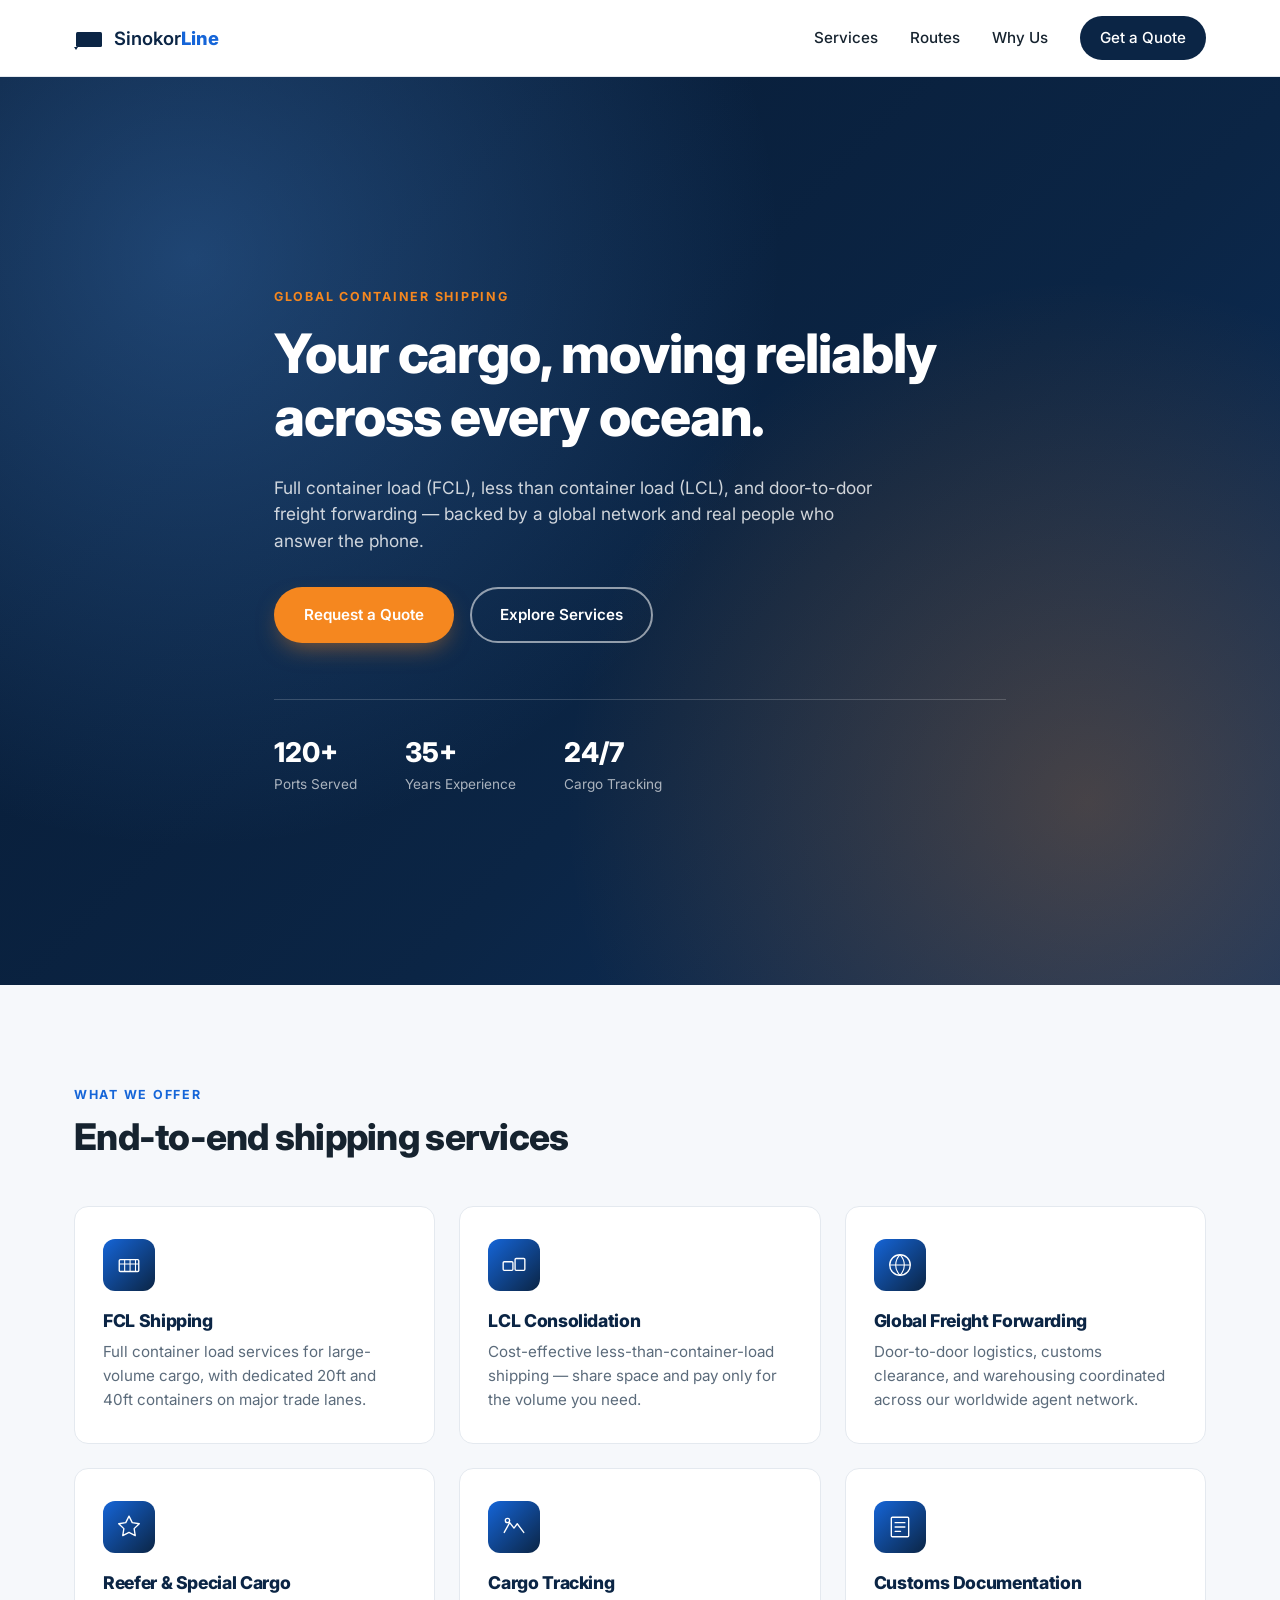
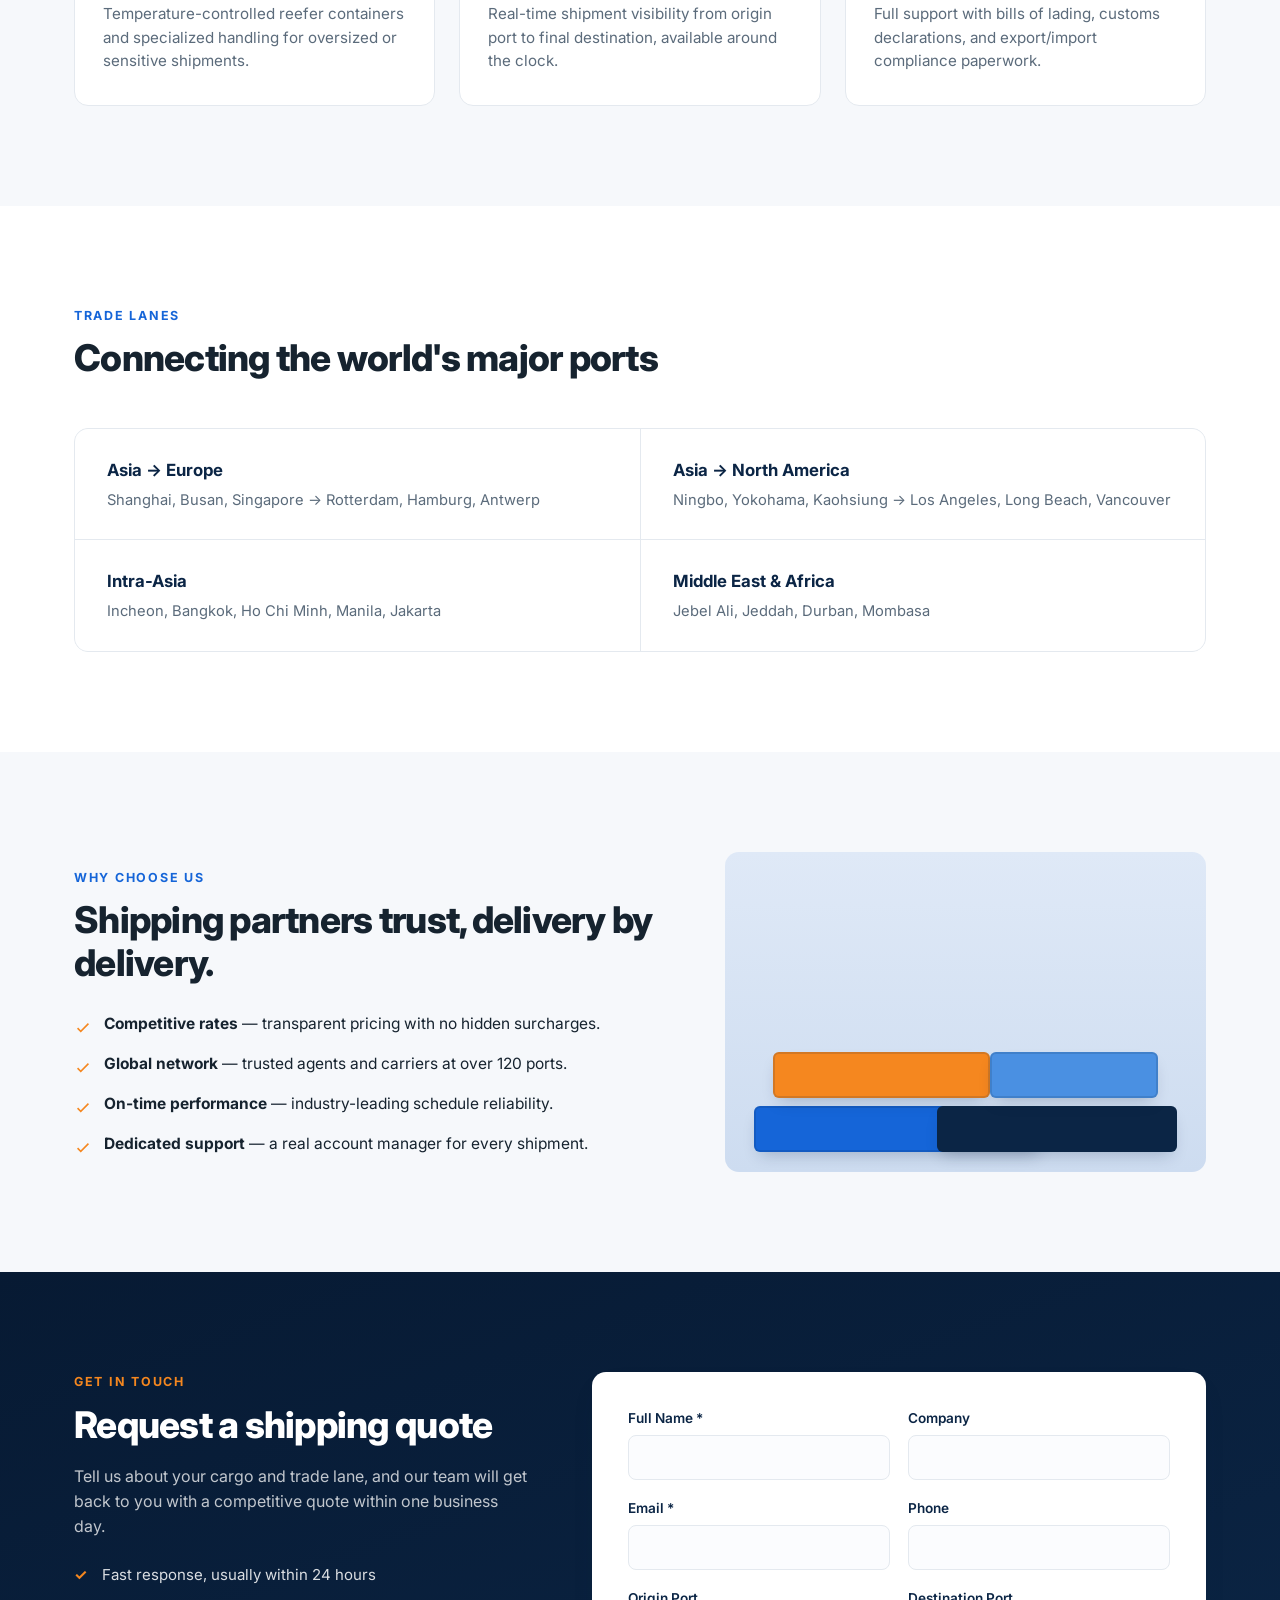
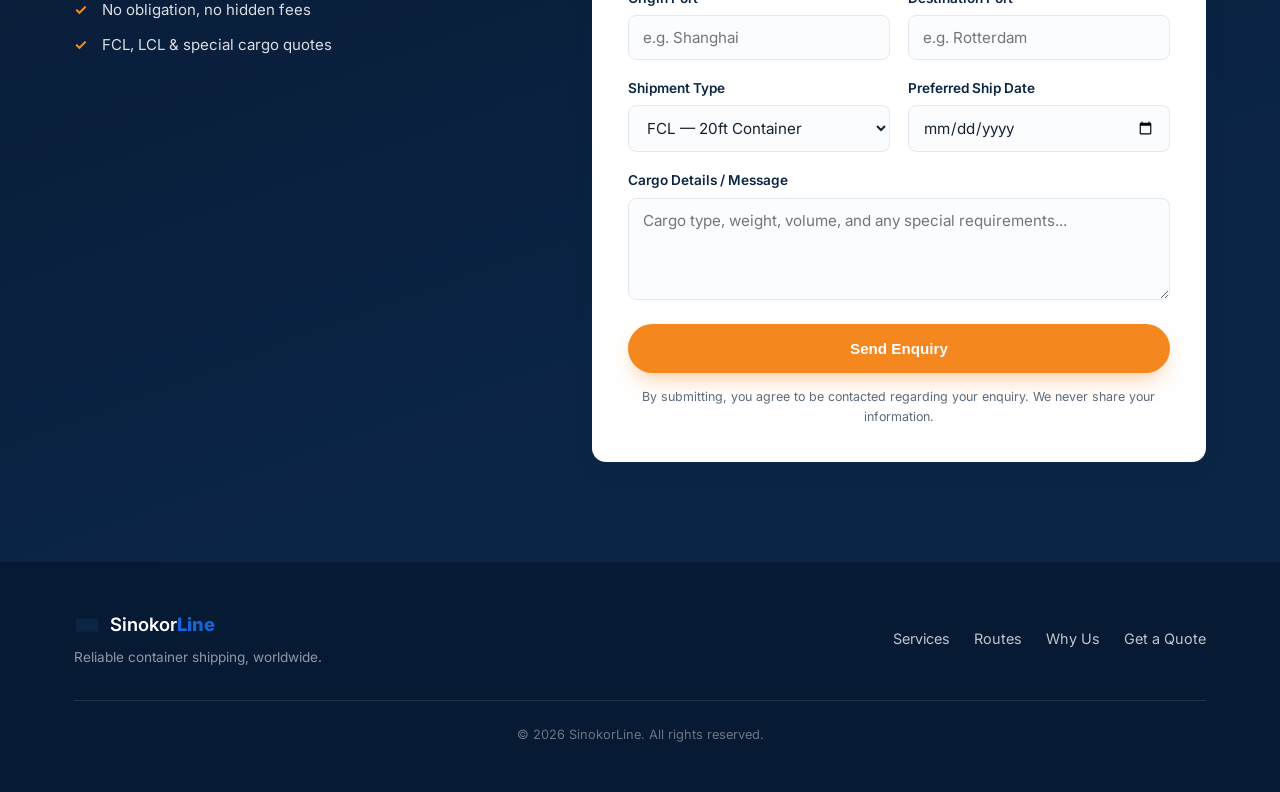
==== index.html @ 00b67942 "Initial commit: container shipping one-page site" ====
<!DOCTYPE html>
<html lang="en">
<head>
<meta charset="UTF-8">
<meta name="viewport" content="width=device-width, initial-scale=1.0">
<title>Sinokor Container Shipping | Global Freight Solutions</title>
<meta name="description" content="Reliable container shipping and freight forwarding services. Get a fast quote for your next shipment.">
<link rel="preconnect" href="https://fonts.googleapis.com">
<link rel="preconnect" href="https://fonts.gstatic.com" crossorigin>
<link href="https://fonts.googleapis.com/css2?family=Inter:wght@400;500;600;700;800&display=swap" rel="stylesheet">
<link rel="stylesheet" href="style.css">
</head>
<body>

<header class="site-header" id="top">
  <div class="container header-inner">
    <a href="#top" class="logo">
      <span class="logo-mark" aria-hidden="true">
        <svg width="30" height="30" viewBox="0 0 30 30" fill="none" xmlns="http://www.w3.org/2000/svg">
          <rect x="2" y="9" width="26" height="15" rx="1.5" fill="currentColor"/>
          <rect x="6" y="12" width="4" height="4" fill="#0B2545"/>
          <rect x="13" y="12" width="4" height="4" fill="#0B2545"/>
          <rect x="20" y="12" width="4" height="4" fill="#0B2545"/>
          <path d="M0 24L4 24L2 27L0 24Z" fill="currentColor"/>
        </svg>
      </span>
      <span>Sinokor<strong>Line</strong></span>
    </a>
    <nav class="nav" id="nav">
      <a href="#services">Services</a>
      <a href="#routes">Routes</a>
      <a href="#why">Why Us</a>
      <a href="#enquiry" class="nav-cta">Get a Quote</a>
    </nav>
    <button class="nav-toggle" id="navToggle" aria-label="Toggle menu" aria-expanded="false">
      <span></span><span></span><span></span>
    </button>
  </div>
</header>

<main>

  <section class="hero">
    <div class="hero-bg" aria-hidden="true"></div>
    <div class="container hero-inner">
      <p class="eyebrow">Global Container Shipping</p>
      <h1>Your cargo, moving reliably across every ocean.</h1>
      <p class="hero-sub">Full container load (FCL), less than container load (LCL), and door-to-door freight forwarding &mdash; backed by a global network and real people who answer the phone.</p>
      <div class="hero-actions">
        <a href="#enquiry" class="btn btn-primary">Request a Quote</a>
        <a href="#services" class="btn btn-ghost">Explore Services</a>
      </div>
      <dl class="hero-stats">
        <div><dt>120+</dt><dd>Ports Served</dd></div>
        <div><dt>35+</dt><dd>Years Experience</dd></div>
        <div><dt>24/7</dt><dd>Cargo Tracking</dd></div>
      </dl>
    </div>
  </section>

  <section class="services" id="services">
    <div class="container">
      <p class="section-eyebrow">What We Offer</p>
      <h2>End-to-end shipping services</h2>
      <div class="grid grid-3">
        <div class="card">
          <div class="card-icon" aria-hidden="true">
            <svg viewBox="0 0 48 48" fill="none"><rect x="6" y="14" width="36" height="22" rx="2" stroke="currentColor" stroke-width="2.5"/><path d="M6 22h36M16 14v22M26 14v22M36 14v22" stroke="currentColor" stroke-width="2"/></svg>
          </div>
          <h3>FCL Shipping</h3>
          <p>Full container load services for large-volume cargo, with dedicated 20ft and 40ft containers on major trade lanes.</p>
        </div>
        <div class="card">
          <div class="card-icon" aria-hidden="true">
            <svg viewBox="0 0 48 48" fill="none"><rect x="4" y="18" width="18" height="16" rx="2" stroke="currentColor" stroke-width="2.5"/><rect x="26" y="12" width="18" height="22" rx="2" stroke="currentColor" stroke-width="2.5"/></svg>
          </div>
          <h3>LCL Consolidation</h3>
          <p>Cost-effective less-than-container-load shipping &mdash; share space and pay only for the volume you need.</p>
        </div>
        <div class="card">
          <div class="card-icon" aria-hidden="true">
            <svg viewBox="0 0 48 48" fill="none"><circle cx="24" cy="24" r="19" stroke="currentColor" stroke-width="2.5"/><path d="M5 24h38M24 5c5 5.5 8 12 8 19s-3 13.5-8 19c-5-5.5-8-12-8-19s3-13.5 8-19z" stroke="currentColor" stroke-width="2"/></svg>
          </div>
          <h3>Global Freight Forwarding</h3>
          <p>Door-to-door logistics, customs clearance, and warehousing coordinated across our worldwide agent network.</p>
        </div>
        <div class="card">
          <div class="card-icon" aria-hidden="true">
            <svg viewBox="0 0 48 48" fill="none"><path d="M24 4l6 12 13 2-9.5 9 2 13L24 34l-11.5 6 2-13-9.5-9 13-2 6-12z" stroke="currentColor" stroke-width="2.5" stroke-linejoin="round"/></svg>
          </div>
          <h3>Reefer &amp; Special Cargo</h3>
          <p>Temperature-controlled reefer containers and specialized handling for oversized or sensitive shipments.</p>
        </div>
        <div class="card">
          <div class="card-icon" aria-hidden="true">
            <svg viewBox="0 0 48 48" fill="none"><path d="M6 34l10-18 8 10 6-8 12 16" stroke="currentColor" stroke-width="2.5" stroke-linecap="round" stroke-linejoin="round"/><circle cx="12" cy="12" r="4" stroke="currentColor" stroke-width="2.5"/></svg>
          </div>
          <h3>Cargo Tracking</h3>
          <p>Real-time shipment visibility from origin port to final destination, available around the clock.</p>
        </div>
        <div class="card">
          <div class="card-icon" aria-hidden="true">
            <svg viewBox="0 0 48 48" fill="none"><rect x="8" y="6" width="32" height="36" rx="2" stroke="currentColor" stroke-width="2.5"/><path d="M15 16h18M15 24h18M15 32h10" stroke="currentColor" stroke-width="2.5" stroke-linecap="round"/></svg>
          </div>
          <h3>Customs Documentation</h3>
          <p>Full support with bills of lading, customs declarations, and export/import compliance paperwork.</p>
        </div>
      </div>
    </div>
  </section>

  <section class="routes" id="routes">
    <div class="container">
      <p class="section-eyebrow">Trade Lanes</p>
      <h2>Connecting the world's major ports</h2>
      <div class="routes-grid">
        <div class="route-item">
          <span class="route-region">Asia &rarr; Europe</span>
          <span class="route-detail">Shanghai, Busan, Singapore &rarr; Rotterdam, Hamburg, Antwerp</span>
        </div>
        <div class="route-item">
          <span class="route-region">Asia &rarr; North America</span>
          <span class="route-detail">Ningbo, Yokohama, Kaohsiung &rarr; Los Angeles, Long Beach, Vancouver</span>
        </div>
        <div class="route-item">
          <span class="route-region">Intra-Asia</span>
          <span class="route-detail">Incheon, Bangkok, Ho Chi Minh, Manila, Jakarta</span>
        </div>
        <div class="route-item">
          <span class="route-region">Middle East &amp; Africa</span>
          <span class="route-detail">Jebel Ali, Jeddah, Durban, Mombasa</span>
        </div>
      </div>
    </div>
  </section>

  <section class="why" id="why">
    <div class="container why-inner">
      <div class="why-copy">
        <p class="section-eyebrow">Why Choose Us</p>
        <h2>Shipping partners trust, delivery by delivery.</h2>
        <ul class="why-list">
          <li><strong>Competitive rates</strong> &mdash; transparent pricing with no hidden surcharges.</li>
          <li><strong>Global network</strong> &mdash; trusted agents and carriers at over 120 ports.</li>
          <li><strong>On-time performance</strong> &mdash; industry-leading schedule reliability.</li>
          <li><strong>Dedicated support</strong> &mdash; a real account manager for every shipment.</li>
        </ul>
      </div>
      <div class="why-visual" aria-hidden="true">
        <div class="stack-container c1"></div>
        <div class="stack-container c2"></div>
        <div class="stack-container c3"></div>
        <div class="stack-container c4"></div>
      </div>
    </div>
  </section>

  <section class="enquiry" id="enquiry">
    <div class="container enquiry-inner">
      <div class="enquiry-intro">
        <p class="section-eyebrow light">Get In Touch</p>
        <h2>Request a shipping quote</h2>
        <p>Tell us about your cargo and trade lane, and our team will get back to you with a competitive quote within one business day.</p>
        <ul class="enquiry-points">
          <li>Fast response, usually within 24 hours</li>
          <li>No obligation, no hidden fees</li>
          <li>FCL, LCL &amp; special cargo quotes</li>
        </ul>
      </div>

      <form id="enquiryForm" class="enquiry-form" action="https://formsubmit.co/your-email@example.com" method="POST">
        <!-- FormSubmit configuration -->
        <input type="hidden" name="_subject" value="New Container Shipping Enquiry">
        <input type="hidden" name="_template" value="table">
        <input type="hidden" name="_captcha" value="false">
        <input type="text" name="_honey" style="display:none" tabindex="-1" autocomplete="off">

        <div id="formStatus" class="form-status" role="status" aria-live="polite"></div>

        <div class="form-row">
          <div class="field">
            <label for="name">Full Name *</label>
            <input type="text" id="name" name="Name" required autocomplete="name">
          </div>
          <div class="field">
            <label for="company">Company</label>
            <input type="text" id="company" name="Company" autocomplete="organization">
          </div>
        </div>

        <div class="form-row">
          <div class="field">
            <label for="email">Email *</label>
            <input type="email" id="email" name="Email" required autocomplete="email">
          </div>
          <div class="field">
            <label for="phone">Phone</label>
            <input type="tel" id="phone" name="Phone" autocomplete="tel">
          </div>
        </div>

        <div class="form-row">
          <div class="field">
            <label for="origin">Origin Port</label>
            <input type="text" id="origin" name="Origin Port" placeholder="e.g. Shanghai">
          </div>
          <div class="field">
            <label for="destination">Destination Port</label>
            <input type="text" id="destination" name="Destination Port" placeholder="e.g. Rotterdam">
          </div>
        </div>

        <div class="form-row">
          <div class="field">
            <label for="containerType">Shipment Type</label>
            <select id="containerType" name="Shipment Type">
              <option value="FCL 20ft">FCL &mdash; 20ft Container</option>
              <option value="FCL 40ft">FCL &mdash; 40ft Container</option>
              <option value="LCL">LCL &mdash; Less than Container Load</option>
              <option value="Reefer">Reefer / Temperature Controlled</option>
              <option value="Other">Other / Not Sure</option>
            </select>
          </div>
          <div class="field">
            <label for="date">Preferred Ship Date</label>
            <input type="date" id="date" name="Preferred Ship Date">
          </div>
        </div>

        <div class="field">
          <label for="message">Cargo Details / Message</label>
          <textarea id="message" name="Message" rows="4" placeholder="Cargo type, weight, volume, and any special requirements..."></textarea>
        </div>

        <button type="submit" class="btn btn-primary btn-block" id="submitBtn">Send Enquiry</button>
        <p class="form-note">By submitting, you agree to be contacted regarding your enquiry. We never share your information.</p>
      </form>
    </div>
  </section>

</main>

<footer class="site-footer">
  <div class="container footer-inner">
    <div>
      <a href="#top" class="logo footer-logo">
        <span class="logo-mark" aria-hidden="true">
          <svg width="26" height="26" viewBox="0 0 30 30" fill="none" xmlns="http://www.w3.org/2000/svg">
            <rect x="2" y="9" width="26" height="15" rx="1.5" fill="currentColor"/>
            <rect x="6" y="12" width="4" height="4" fill="#0B2545"/>
            <rect x="13" y="12" width="4" height="4" fill="#0B2545"/>
            <rect x="20" y="12" width="4" height="4" fill="#0B2545"/>
          </svg>
        </span>
        <span>Sinokor<strong>Line</strong></span>
      </a>
      <p class="footer-tag">Reliable container shipping, worldwide.</p>
    </div>
    <div class="footer-links">
      <a href="#services">Services</a>
      <a href="#routes">Routes</a>
      <a href="#why">Why Us</a>
      <a href="#enquiry">Get a Quote</a>
    </div>
    <p class="footer-copy">&copy; <span id="year"></span> SinokorLine. All rights reserved.</p>
  </div>
</footer>

<script src="script.js"></script>
</body>
</html>
---- style.css ----
/* ---------- Tokens ---------- */
:root {
  --navy: #0B2545;
  --navy-deep: #071a33;
  --blue: #1565D8;
  --blue-light: #4A90E2;
  --orange: #F5871F;
  --ink: #16232f;
  --muted: #5b6b7b;
  --line: #e4e9ef;
  --bg: #ffffff;
  --bg-soft: #f6f8fb;
  --white: #ffffff;
  --radius: 14px;
  --shadow: 0 12px 30px -12px rgba(11, 37, 69, 0.18);
  --font: 'Inter', -apple-system, BlinkMacSystemFont, 'Segoe UI', sans-serif;
}

* { box-sizing: border-box; }
html { scroll-behavior: smooth; }
body {
  margin: 0;
  font-family: var(--font);
  color: var(--ink);
  background: var(--bg);
  line-height: 1.55;
  -webkit-font-smoothing: antialiased;
}
img { max-width: 100%; display: block; }
a { color: inherit; text-decoration: none; }
ul { list-style: none; margin: 0; padding: 0; }
h1, h2, h3 { line-height: 1.15; margin: 0 0 .5em; font-weight: 800; letter-spacing: -0.02em; }
p { margin: 0 0 1em; color: var(--muted); }

.container {
  width: 100%;
  max-width: 1180px;
  margin: 0 auto;
  padding: 0 24px;
}

/* ---------- Buttons ---------- */
.btn {
  display: inline-flex;
  align-items: center;
  justify-content: center;
  gap: 8px;
  padding: 14px 28px;
  border-radius: 999px;
  font-weight: 600;
  font-size: 0.95rem;
  border: 2px solid transparent;
  cursor: pointer;
  transition: transform .15s ease, box-shadow .15s ease, background .15s ease, color .15s ease;
}
.btn-primary {
  background: var(--orange);
  color: #fff;
  box-shadow: 0 10px 24px -8px rgba(245, 135, 31, 0.55);
}
.btn-primary:hover { transform: translateY(-2px); box-shadow: 0 14px 28px -8px rgba(245, 135, 31, 0.6); }
.btn-ghost {
  background: transparent;
  border-color: rgba(255,255,255,0.55);
  color: #fff;
}
.btn-ghost:hover { background: rgba(255,255,255,0.12); }
.btn-block { width: 100%; }
.btn:disabled { opacity: 0.6; cursor: not-allowed; transform: none; }

/* ---------- Header ---------- */
.site-header {
  position: sticky;
  top: 0;
  z-index: 100;
  background: rgba(255,255,255,0.92);
  backdrop-filter: blur(10px);
  border-bottom: 1px solid var(--line);
}
.header-inner {
  display: flex;
  align-items: center;
  justify-content: space-between;
  height: 76px;
}
.logo {
  display: flex;
  align-items: center;
  gap: 10px;
  font-size: 1.15rem;
  font-weight: 600;
  color: var(--navy);
}
.logo strong { font-weight: 800; color: var(--blue); }
.logo-mark { color: var(--navy); display: inline-flex; }
.nav { display: flex; align-items: center; gap: 32px; }
.nav a { font-weight: 500; color: var(--ink); font-size: 0.95rem; transition: color .15s ease; }
.nav a:hover { color: var(--blue); }
.nav-cta {
  background: var(--navy);
  color: #fff !important;
  padding: 10px 20px;
  border-radius: 999px;
}
.nav-cta:hover { background: var(--blue); }
.nav-toggle {
  display: none;
  flex-direction: column;
  justify-content: center;
  gap: 5px;
  width: 40px;
  height: 40px;
  border: none;
  background: none;
  cursor: pointer;
}
.nav-toggle span { width: 22px; height: 2px; background: var(--navy); border-radius: 2px; transition: transform .2s ease, opacity .2s ease; }

/* ---------- Hero ---------- */
.hero {
  position: relative;
  overflow: hidden;
  color: #fff;
}
.hero-bg {
  position: absolute;
  inset: 0;
  background:
    radial-gradient(circle at 15% 20%, rgba(74,144,226,0.35), transparent 45%),
    radial-gradient(circle at 85% 80%, rgba(245,135,31,0.25), transparent 40%),
    linear-gradient(135deg, var(--navy-deep), var(--navy) 60%, #0d3161);
  z-index: -1;
}
.hero-inner { padding: 110px 24px 90px; max-width: 780px; }
.eyebrow {
  text-transform: uppercase;
  letter-spacing: 0.14em;
  font-size: 0.78rem;
  font-weight: 700;
  color: var(--orange);
  margin-bottom: 16px;
}
.hero h1 { font-size: clamp(2.1rem, 4.5vw, 3.4rem); color: #fff; }
.hero-sub { color: rgba(255,255,255,0.8); font-size: 1.08rem; max-width: 620px; }
.hero-actions { display: flex; gap: 16px; flex-wrap: wrap; margin: 32px 0 56px; }
.hero-stats {
  display: flex;
  gap: 48px;
  margin: 0;
  padding-top: 32px;
  border-top: 1px solid rgba(255,255,255,0.18);
}
.hero-stats dt { font-size: 1.7rem; font-weight: 800; color: #fff; }
.hero-stats dd { margin: 0; font-size: 0.85rem; color: rgba(255,255,255,0.65); }

/* ---------- Section basics ---------- */
section { padding: 100px 0; }
.section-eyebrow {
  text-transform: uppercase;
  letter-spacing: 0.14em;
  font-size: 0.78rem;
  font-weight: 700;
  color: var(--blue);
  margin-bottom: 12px;
}
.section-eyebrow.light { color: var(--orange); }
.services h2, .why h2, .routes h2, .enquiry h2 { max-width: 640px; font-size: clamp(1.7rem, 3vw, 2.3rem); }

/* ---------- Services ---------- */
.services { background: var(--bg-soft); }
.grid-3 {
  display: grid;
  grid-template-columns: repeat(3, 1fr);
  gap: 24px;
  margin-top: 48px;
}
.card {
  background: #fff;
  border: 1px solid var(--line);
  border-radius: var(--radius);
  padding: 32px 28px;
  transition: transform .2s ease, box-shadow .2s ease;
}
.card:hover { transform: translateY(-4px); box-shadow: var(--shadow); }
.card-icon {
  width: 52px;
  height: 52px;
  border-radius: 12px;
  background: linear-gradient(135deg, var(--blue), var(--navy));
  color: #fff;
  display: flex;
  align-items: center;
  justify-content: center;
  margin-bottom: 20px;
}
.card-icon svg { width: 26px; height: 26px; }
.card h3 { font-size: 1.1rem; color: var(--navy); }
.card p { margin: 0; font-size: 0.95rem; }

/* ---------- Routes ---------- */
.routes-grid {
  display: grid;
  grid-template-columns: repeat(2, 1fr);
  gap: 1px;
  background: var(--line);
  border: 1px solid var(--line);
  border-radius: var(--radius);
  overflow: hidden;
  margin-top: 48px;
}
.route-item {
  background: #fff;
  padding: 28px 32px;
  display: flex;
  flex-direction: column;
  gap: 6px;
}
.route-region { font-weight: 700; color: var(--navy); font-size: 1.05rem; }
.route-detail { color: var(--muted); font-size: 0.92rem; }

/* ---------- Why ---------- */
.why { background: var(--bg-soft); }
.why-inner {
  display: grid;
  grid-template-columns: 1.1fr 0.9fr;
  gap: 64px;
  align-items: center;
}
.why-list { margin-top: 28px; display: flex; flex-direction: column; gap: 16px; }
.why-list li {
  padding-left: 30px;
  position: relative;
  color: var(--ink);
  font-size: 0.97rem;
}
.why-list li::before {
  content: "";
  position: absolute;
  left: 0;
  top: 6px;
  width: 18px;
  height: 18px;
  border-radius: 50%;
  background: var(--orange);
  -webkit-mask: url("data:image/svg+xml,%3Csvg xmlns='http://www.w3.org/2000/svg' viewBox='0 0 24 24'%3E%3Cpath fill='black' d='M9 16.2l-3.5-3.5L4 14.2l5 5 11-11-1.5-1.5z'/%3E%3C/svg%3E") center/contain no-repeat;
  mask: url("data:image/svg+xml,%3Csvg xmlns='http://www.w3.org/2000/svg' viewBox='0 0 24 24'%3E%3Cpath fill='black' d='M9 16.2l-3.5-3.5L4 14.2l5 5 11-11-1.5-1.5z'/%3E%3C/svg%3E") center/contain no-repeat;
}
.why-visual {
  height: 320px;
  position: relative;
  border-radius: var(--radius);
  background: linear-gradient(180deg, #dfe9f7, #cddcf0);
  overflow: hidden;
}
.stack-container {
  position: absolute;
  height: 46px;
  border-radius: 6px;
  box-shadow: inset 0 0 0 2px rgba(11,37,69,0.15), 0 8px 16px -6px rgba(11,37,69,0.25);
}
.c1 { width: 60%; left: 6%; bottom: 20px; background: var(--blue); }
.c2 { width: 45%; left: 10%; bottom: 74px; background: var(--orange); }
.c3 { width: 50%; right: 6%; bottom: 20px; background: var(--navy); }
.c4 { width: 35%; right: 10%; bottom: 74px; background: var(--blue-light); }

/* ---------- Enquiry ---------- */
.enquiry {
  background: linear-gradient(160deg, var(--navy-deep), var(--navy) 70%);
  color: #fff;
}
.enquiry-inner {
  display: grid;
  grid-template-columns: 0.85fr 1.15fr;
  gap: 64px;
  align-items: start;
}
.enquiry h2 { color: #fff; }
.enquiry-intro p { color: rgba(255,255,255,0.75); }
.enquiry-points { margin-top: 24px; display: flex; flex-direction: column; gap: 12px; }
.enquiry-points li {
  padding-left: 28px;
  position: relative;
  font-size: 0.94rem;
  color: rgba(255,255,255,0.85);
}
.enquiry-points li::before {
  content: "\2713";
  position: absolute;
  left: 0;
  color: var(--orange);
  font-weight: 700;
}

.enquiry-form {
  background: #fff;
  border-radius: var(--radius);
  padding: 36px;
  box-shadow: var(--shadow);
}
.form-row { display: grid; grid-template-columns: 1fr 1fr; gap: 18px; }
.field { margin-bottom: 18px; }
.field label {
  display: block;
  font-size: 0.85rem;
  font-weight: 600;
  color: var(--navy);
  margin-bottom: 6px;
}
.field input, .field select, .field textarea {
  width: 100%;
  padding: 12px 14px;
  border: 1.5px solid var(--line);
  border-radius: 8px;
  font-family: var(--font);
  font-size: 0.95rem;
  color: var(--ink);
  background: #fbfcfe;
  transition: border-color .15s ease, box-shadow .15s ease;
}
.field input:focus, .field select:focus, .field textarea:focus {
  outline: none;
  border-color: var(--blue);
  box-shadow: 0 0 0 3px rgba(21,101,216,0.15);
  background: #fff;
}
.field textarea { resize: vertical; min-height: 90px; }
.form-note { font-size: 0.78rem; color: var(--muted); text-align: center; margin: 14px 0 0; }
.form-status {
  display: none;
  padding: 12px 16px;
  border-radius: 8px;
  font-size: 0.9rem;
  font-weight: 600;
  margin-bottom: 18px;
}
.form-status.show { display: block; }
.form-status.success { background: #e6f6ec; color: #1a7d3b; }
.form-status.error { background: #fdecec; color: #c62828; }

/* ---------- Footer ---------- */
.site-footer { background: var(--navy-deep); color: rgba(255,255,255,0.7); padding: 48px 0; }
.footer-inner {
  display: flex;
  flex-wrap: wrap;
  align-items: center;
  justify-content: space-between;
  gap: 24px;
}
.footer-logo { color: #fff; }
.footer-tag { font-size: 0.85rem; margin: 8px 0 0; color: rgba(255,255,255,0.55); }
.footer-links { display: flex; gap: 24px; }
.footer-links a { font-size: 0.9rem; color: rgba(255,255,255,0.75); }
.footer-links a:hover { color: #fff; }
.footer-copy { font-size: 0.8rem; margin: 0; width: 100%; text-align: center; color: rgba(255,255,255,0.4); border-top: 1px solid rgba(255,255,255,0.1); padding-top: 24px; margin-top: 8px; }

/* ---------- Responsive ---------- */
@media (max-width: 900px) {
  .why-inner, .enquiry-inner { grid-template-columns: 1fr; }
  .why-visual { order: -1; }
  .grid-3 { grid-template-columns: repeat(2, 1fr); }
  .routes-grid { grid-template-columns: 1fr; }
}

@media (max-width: 720px) {
  .nav { position: fixed; top: 76px; left: 0; right: 0; background: #fff; flex-direction: column; align-items: stretch; padding: 20px 24px; gap: 4px; border-bottom: 1px solid var(--line); transform: translateY(-130%); opacity: 0; pointer-events: none; transition: transform .25s ease, opacity .25s ease; }
  .nav.open { transform: translateY(0); opacity: 1; pointer-events: auto; }
  .nav a { padding: 12px 0; border-bottom: 1px solid var(--line); }
  .nav-cta { text-align: center; margin-top: 8px; }
  .nav-toggle { display: flex; }
  .grid-3 { grid-template-columns: 1fr; }
  .form-row { grid-template-columns: 1fr; }
  .hero-inner { padding: 90px 24px 64px; }
  .hero-stats { gap: 28px; flex-wrap: wrap; }
  section { padding: 72px 0; }
  .enquiry-form { padding: 24px; }
}

.nav-toggle[aria-expanded="true"] span:nth-child(1) { transform: translateY(7px) rotate(45deg); }
.nav-toggle[aria-expanded="true"] span:nth-child(2) { opacity: 0; }
.nav-toggle[aria-expanded="true"] span:nth-child(3) { transform: translateY(-7px) rotate(-45deg); }
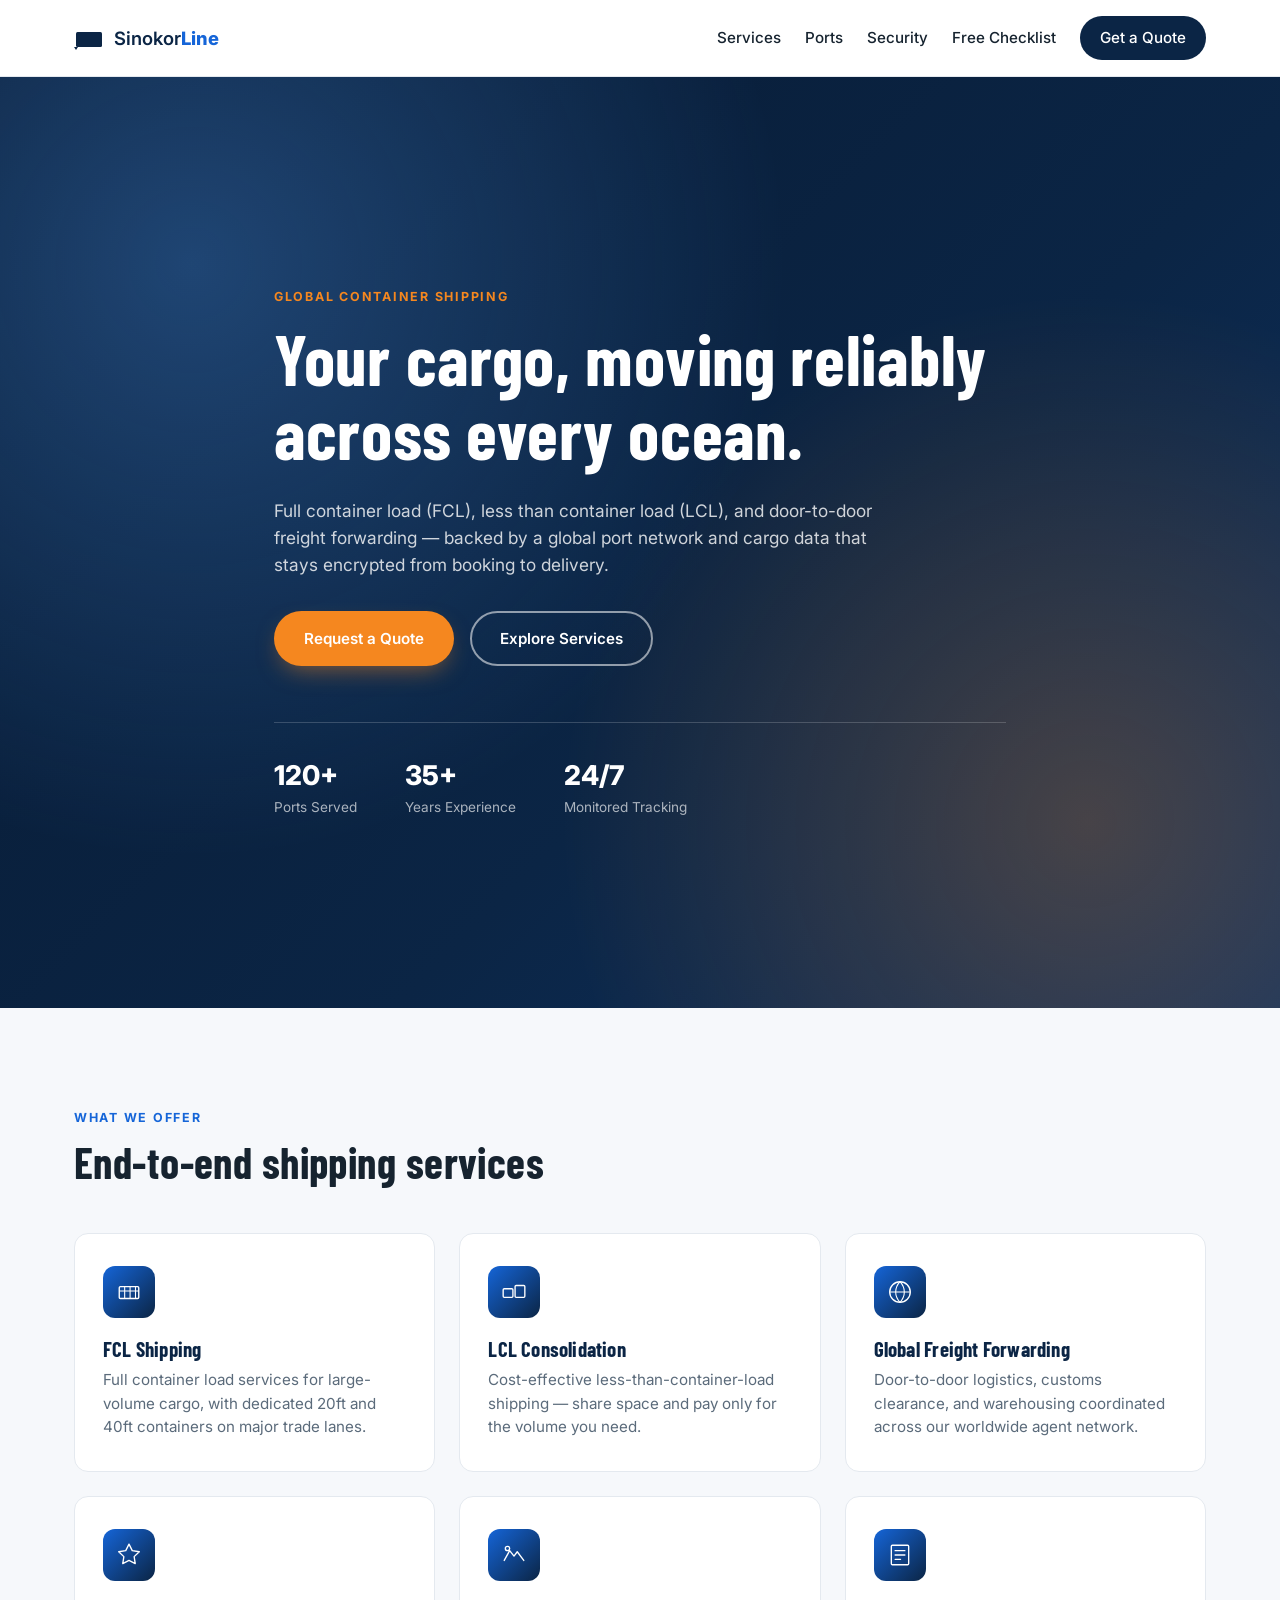
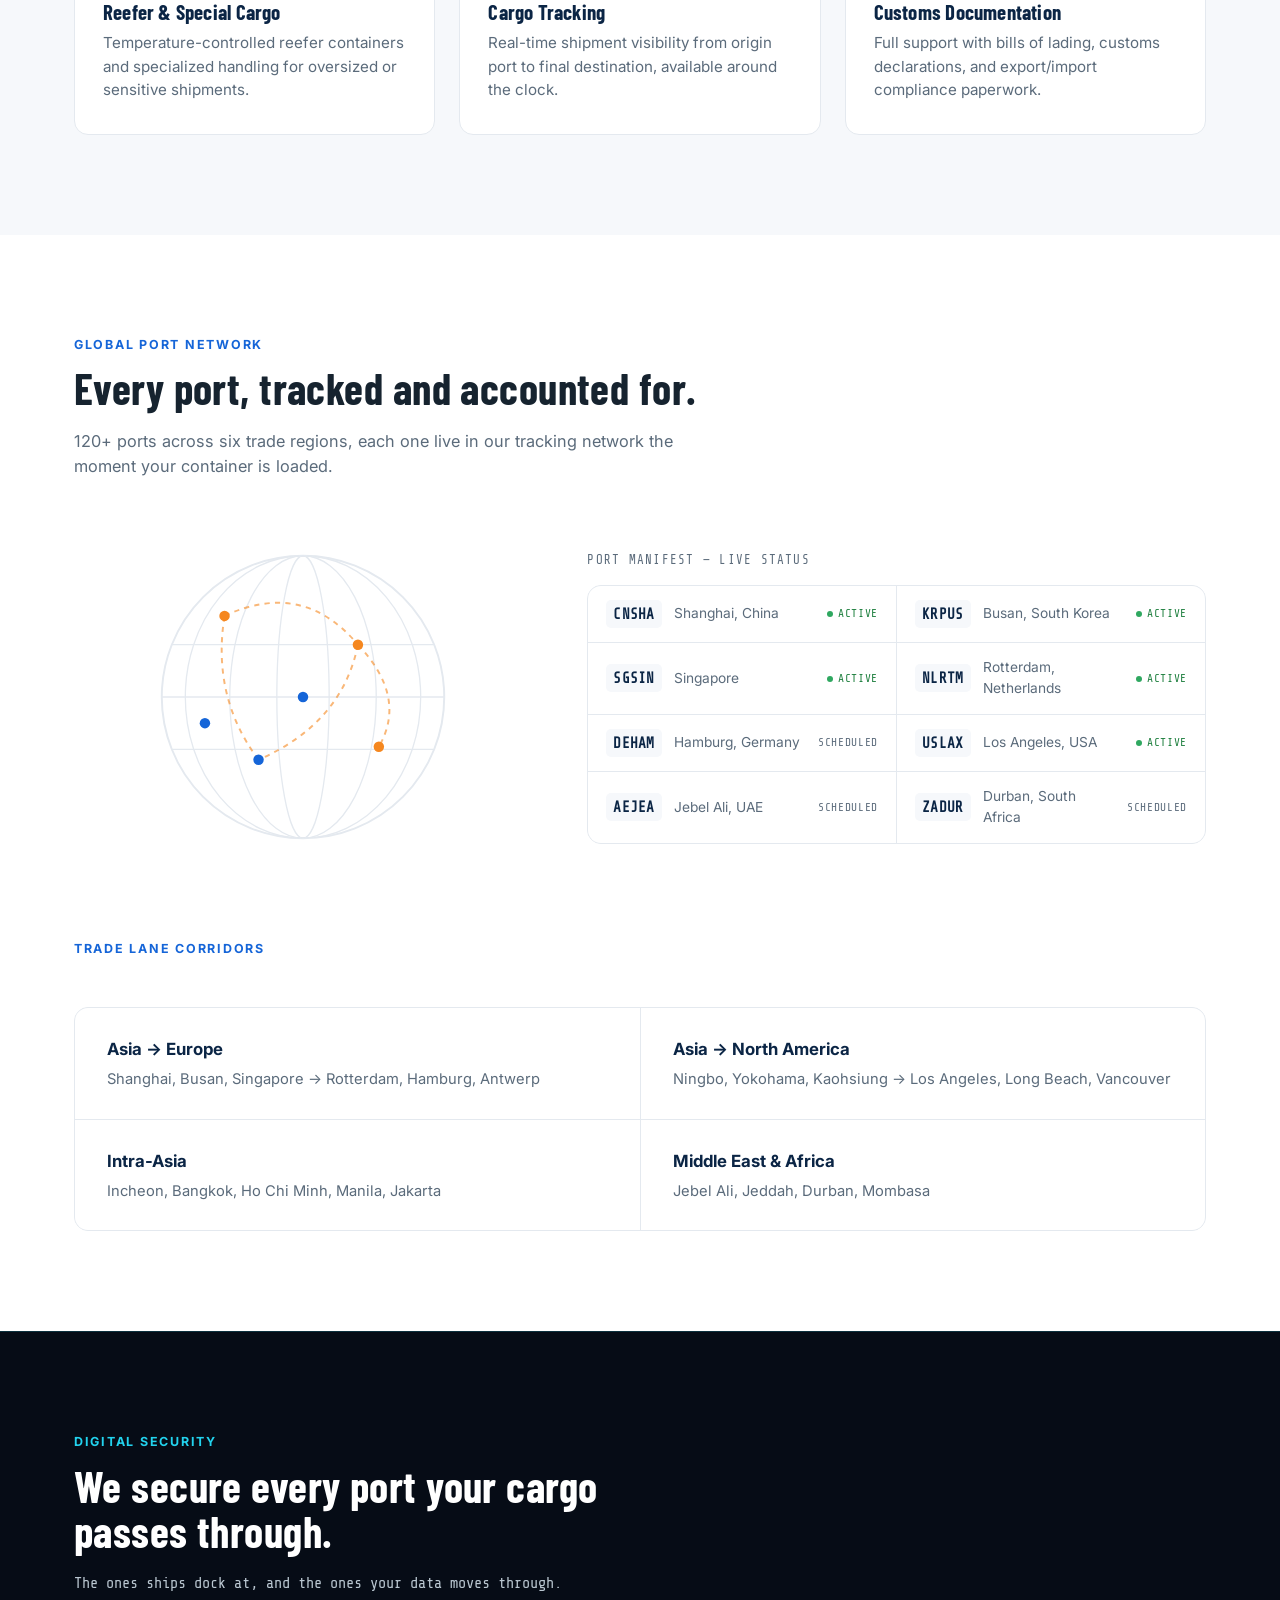
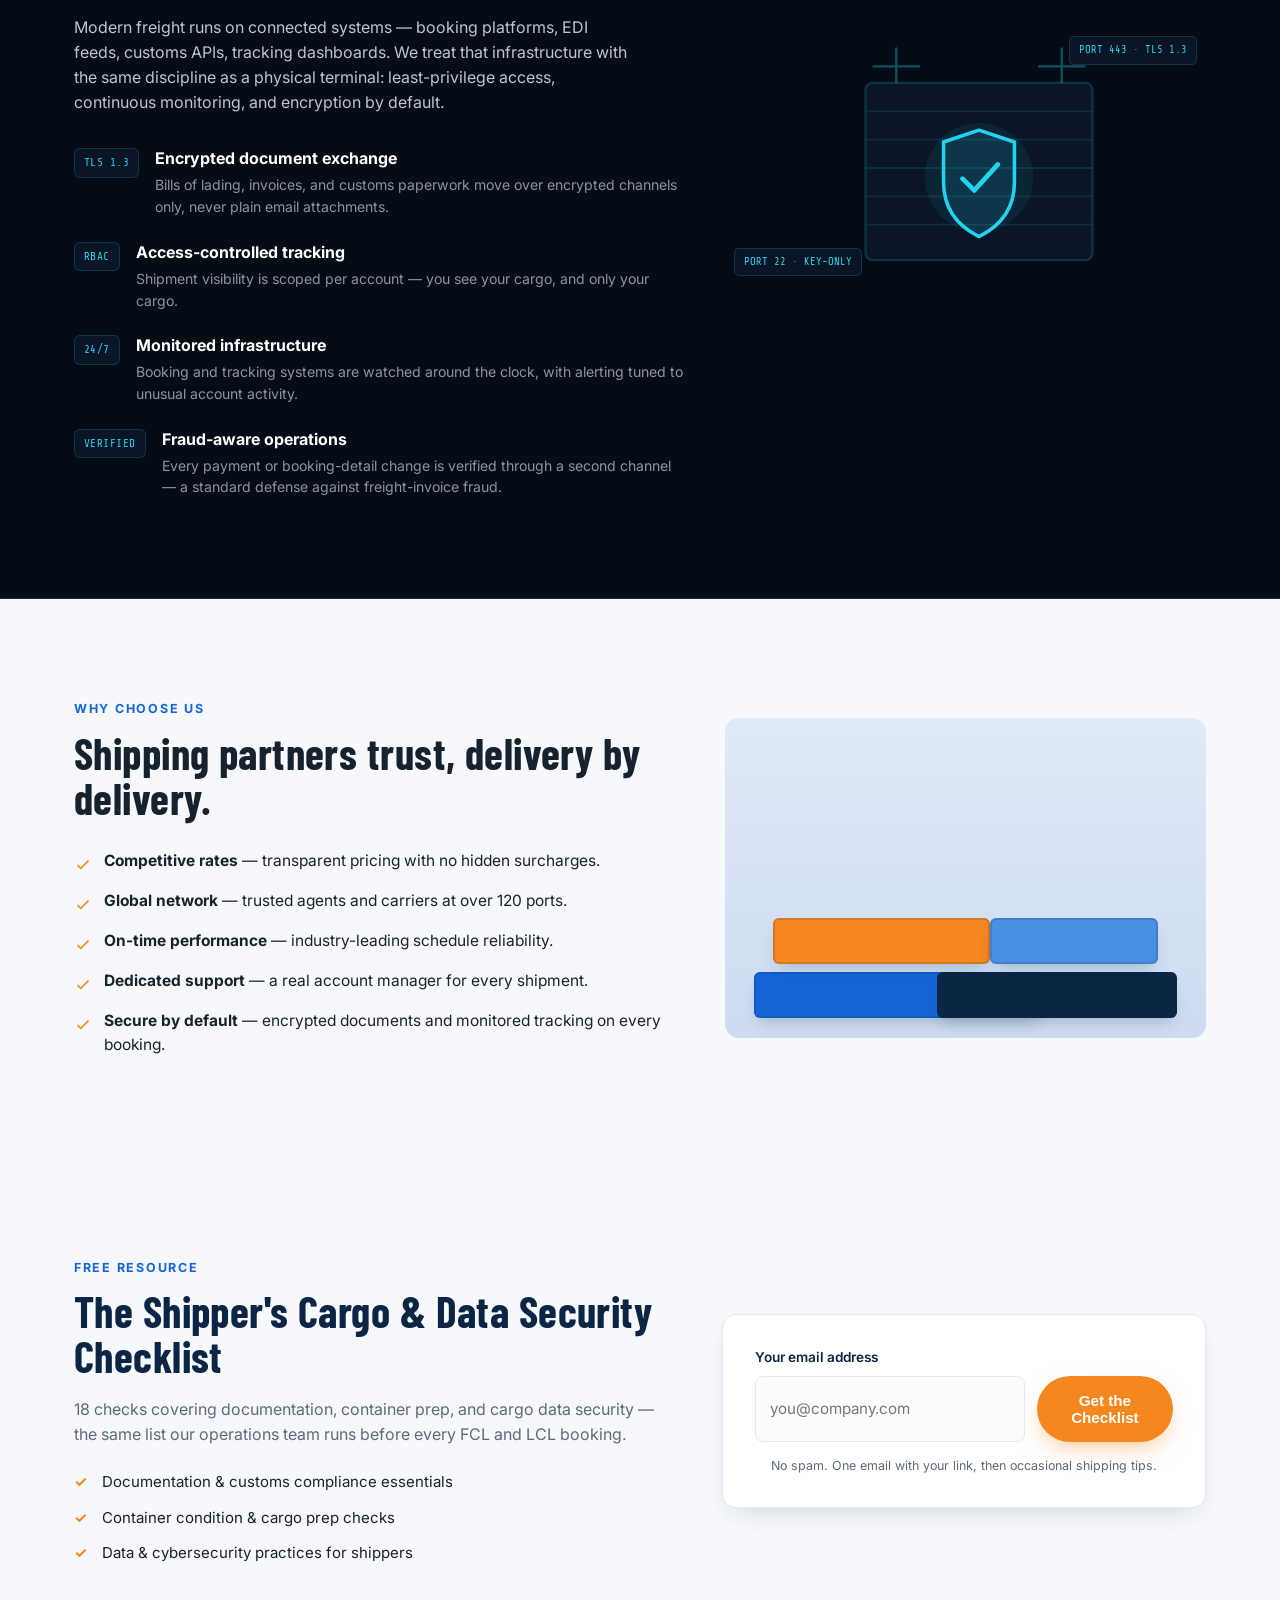
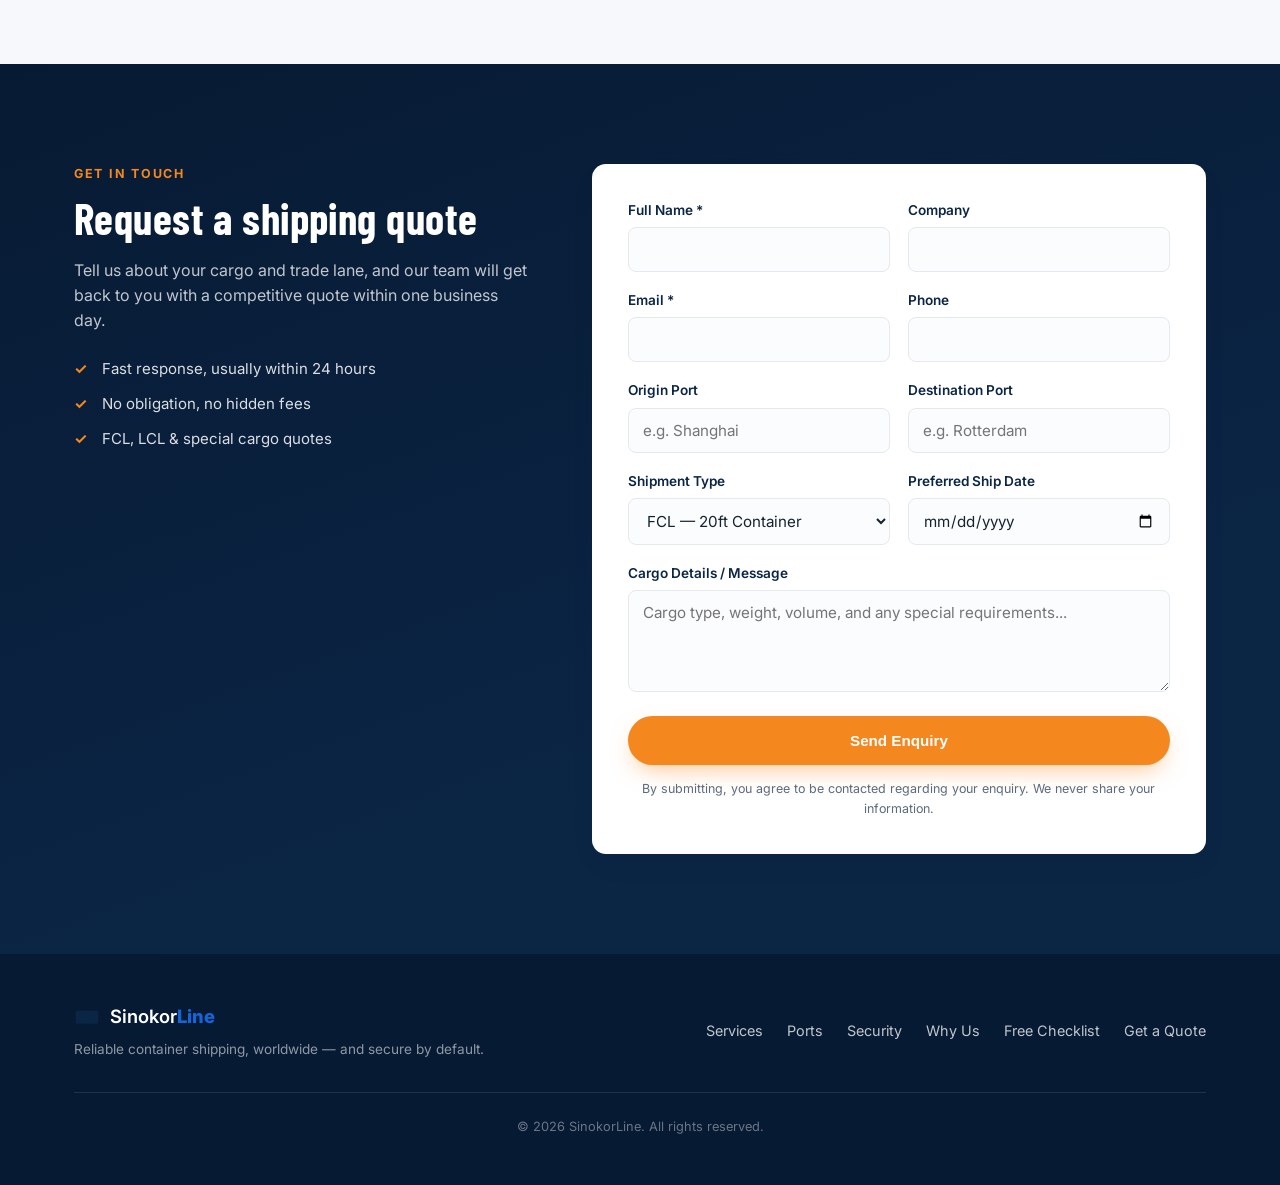
==== commit da4f11ab: "Revamp site: global port network, cargo cybersecurity section, free checklist lead magnet, SEO - Add" ====
--- a/index.html
+++ b/index.html
@@ -3,12 +3,40 @@
 <head>
 <meta charset="UTF-8">
 <meta name="viewport" content="width=device-width, initial-scale=1.0">
-<title>Sinokor Container Shipping | Global Freight Solutions</title>
-<meta name="description" content="Reliable container shipping and freight forwarding services. Get a fast quote for your next shipment.">
+<title>Sinokor Container Shipping | Global Freight & Cargo Security</title>
+<meta name="description" content="Global FCL, LCL & reefer container shipping across 120+ ports, backed by encrypted cargo documentation and 24/7 monitored tracking. Get a quote today.">
+<meta name="robots" content="index, follow">
+<meta name="theme-color" content="#0B2545">
+<link rel="canonical" href="https://henryger52-sys.github.io/henryger52-gmail.com/">
+
+<!-- Open Graph / Twitter -->
+<meta property="og:type" content="website">
+<meta property="og:site_name" content="SinokorLine">
+<meta property="og:title" content="Sinokor Container Shipping | Global Freight & Cargo Security">
+<meta property="og:description" content="Global FCL, LCL & reefer container shipping across 120+ ports, backed by encrypted cargo documentation and 24/7 monitored tracking.">
+<meta property="og:url" content="https://henryger52-sys.github.io/henryger52-gmail.com/">
+<meta name="twitter:card" content="summary">
+<meta name="twitter:title" content="Sinokor Container Shipping | Global Freight & Cargo Security">
+<meta name="twitter:description" content="Global FCL, LCL & reefer container shipping across 120+ ports, backed by encrypted cargo documentation and 24/7 monitored tracking.">
+
+<link rel="icon" type="image/svg+xml" href="favicon.svg">
+
 <link rel="preconnect" href="https://fonts.googleapis.com">
 <link rel="preconnect" href="https://fonts.gstatic.com" crossorigin>
-<link href="https://fonts.googleapis.com/css2?family=Inter:wght@400;500;600;700;800&display=swap" rel="stylesheet">
+<link href="https://fonts.googleapis.com/css2?family=Barlow+Condensed:wght@600;700&family=Inter:wght@400;500;600;700;800&family=Share+Tech+Mono&display=swap" rel="stylesheet">
 <link rel="stylesheet" href="style.css">
+
+<script type="application/ld+json">
+{
+  "@context": "https://schema.org",
+  "@type": "Organization",
+  "name": "SinokorLine",
+  "url": "https://henryger52-sys.github.io/henryger52-gmail.com/",
+  "description": "Global container shipping and freight forwarding: FCL, LCL, reefer & special cargo, customs documentation, and monitored cargo-data security.",
+  "areaServed": "Worldwide",
+  "knowsAbout": ["Container Shipping", "Freight Forwarding", "Customs Documentation", "Cargo Data Security"]
+}
+</script>
 </head>
 <body>
 
@@ -28,8 +56,9 @@
     </a>
     <nav class="nav" id="nav">
       <a href="#services">Services</a>
-      <a href="#routes">Routes</a>
-      <a href="#why">Why Us</a>
+      <a href="#ports">Ports</a>
+      <a href="#security">Security</a>
+      <a href="#checklist">Free Checklist</a>
       <a href="#enquiry" class="nav-cta">Get a Quote</a>
     </nav>
     <button class="nav-toggle" id="navToggle" aria-label="Toggle menu" aria-expanded="false">
@@ -45,7 +74,7 @@
     <div class="container hero-inner">
       <p class="eyebrow">Global Container Shipping</p>
       <h1>Your cargo, moving reliably across every ocean.</h1>
-      <p class="hero-sub">Full container load (FCL), less than container load (LCL), and door-to-door freight forwarding &mdash; backed by a global network and real people who answer the phone.</p>
+      <p class="hero-sub">Full container load (FCL), less than container load (LCL), and door-to-door freight forwarding &mdash; backed by a global port network and cargo data that stays encrypted from booking to delivery.</p>
       <div class="hero-actions">
         <a href="#enquiry" class="btn btn-primary">Request a Quote</a>
         <a href="#services" class="btn btn-ghost">Explore Services</a>
@@ -53,7 +82,7 @@
       <dl class="hero-stats">
         <div><dt>120+</dt><dd>Ports Served</dd></div>
         <div><dt>35+</dt><dd>Years Experience</dd></div>
-        <div><dt>24/7</dt><dd>Cargo Tracking</dd></div>
+        <div><dt>24/7</dt><dd>Monitored Tracking</dd></div>
       </dl>
     </div>
   </section>
@@ -109,27 +138,122 @@
     </div>
   </section>
 
-  <section class="routes" id="routes">
+  <section class="ports" id="ports">
     <div class="container">
-      <p class="section-eyebrow">Trade Lanes</p>
-      <h2>Connecting the world's major ports</h2>
-      <div class="routes-grid">
-        <div class="route-item">
-          <span class="route-region">Asia &rarr; Europe</span>
-          <span class="route-detail">Shanghai, Busan, Singapore &rarr; Rotterdam, Hamburg, Antwerp</span>
-        </div>
-        <div class="route-item">
-          <span class="route-region">Asia &rarr; North America</span>
-          <span class="route-detail">Ningbo, Yokohama, Kaohsiung &rarr; Los Angeles, Long Beach, Vancouver</span>
-        </div>
-        <div class="route-item">
-          <span class="route-region">Intra-Asia</span>
-          <span class="route-detail">Incheon, Bangkok, Ho Chi Minh, Manila, Jakarta</span>
-        </div>
-        <div class="route-item">
-          <span class="route-region">Middle East &amp; Africa</span>
-          <span class="route-detail">Jebel Ali, Jeddah, Durban, Mombasa</span>
-        </div>
+      <p class="section-eyebrow">Global Port Network</p>
+      <h2>Every port, tracked and accounted for.</h2>
+      <p class="ports-lede">120+ ports across six trade regions, each one live in our tracking network the moment your container is loaded.</p>
+
+      <div class="ports-layout">
+        <div class="globe-wrap" aria-hidden="true">
+          <svg class="globe" viewBox="0 0 260 260" fill="none">
+            <defs>
+              <clipPath id="globeClip"><circle cx="130" cy="130" r="108"/></clipPath>
+            </defs>
+            <circle cx="130" cy="130" r="108" class="globe-outline"/>
+            <g class="globe-grid" clip-path="url(#globeClip)">
+              <line x1="0" y1="90" x2="260" y2="90"/>
+              <line x1="0" y1="130" x2="260" y2="130"/>
+              <line x1="0" y1="170" x2="260" y2="170"/>
+              <ellipse cx="130" cy="130" rx="90" ry="108"/>
+              <ellipse cx="130" cy="130" rx="56" ry="108"/>
+              <ellipse cx="130" cy="130" rx="20" ry="108"/>
+            </g>
+            <g class="globe-lanes">
+              <path d="M70 68 Q130 40 172 90"/>
+              <path d="M172 90 Q160 150 96 178"/>
+              <path d="M96 178 Q60 130 70 68"/>
+              <path d="M172 90 Q210 130 188 168"/>
+            </g>
+            <g class="globe-ports">
+              <circle cx="70" cy="68" r="4" class="port-dot live"/>
+              <circle cx="172" cy="90" r="4" class="port-dot live"/>
+              <circle cx="96" cy="178" r="4" class="port-dot"/>
+              <circle cx="188" cy="168" r="4" class="port-dot live"/>
+              <circle cx="130" cy="130" r="4" class="port-dot"/>
+              <circle cx="55" cy="150" r="4" class="port-dot"/>
+            </g>
+          </svg>
+        </div>
+
+        <div class="manifest">
+          <p class="manifest-label">Port Manifest &mdash; Live Status</p>
+          <ul class="manifest-grid">
+            <li><span class="loc">CNSHA</span><span class="port-name">Shanghai, China</span><span class="status live">Active</span></li>
+            <li><span class="loc">KRPUS</span><span class="port-name">Busan, South Korea</span><span class="status live">Active</span></li>
+            <li><span class="loc">SGSIN</span><span class="port-name">Singapore</span><span class="status live">Active</span></li>
+            <li><span class="loc">NLRTM</span><span class="port-name">Rotterdam, Netherlands</span><span class="status live">Active</span></li>
+            <li><span class="loc">DEHAM</span><span class="port-name">Hamburg, Germany</span><span class="status">Scheduled</span></li>
+            <li><span class="loc">USLAX</span><span class="port-name">Los Angeles, USA</span><span class="status live">Active</span></li>
+            <li><span class="loc">AEJEA</span><span class="port-name">Jebel Ali, UAE</span><span class="status">Scheduled</span></li>
+            <li><span class="loc">ZADUR</span><span class="port-name">Durban, South Africa</span><span class="status">Scheduled</span></li>
+          </ul>
+        </div>
+      </div>
+
+      <div class="lanes">
+        <p class="section-eyebrow">Trade Lane Corridors</p>
+        <div class="routes-grid">
+          <div class="route-item">
+            <span class="route-region">Asia &rarr; Europe</span>
+            <span class="route-detail">Shanghai, Busan, Singapore &rarr; Rotterdam, Hamburg, Antwerp</span>
+          </div>
+          <div class="route-item">
+            <span class="route-region">Asia &rarr; North America</span>
+            <span class="route-detail">Ningbo, Yokohama, Kaohsiung &rarr; Los Angeles, Long Beach, Vancouver</span>
+          </div>
+          <div class="route-item">
+            <span class="route-region">Intra-Asia</span>
+            <span class="route-detail">Incheon, Bangkok, Ho Chi Minh, Manila, Jakarta</span>
+          </div>
+          <div class="route-item">
+            <span class="route-region">Middle East &amp; Africa</span>
+            <span class="route-detail">Jebel Ali, Jeddah, Durban, Mombasa</span>
+          </div>
+        </div>
+      </div>
+    </div>
+  </section>
+
+  <section class="security" id="security">
+    <div class="container security-inner">
+      <div class="security-copy">
+        <p class="section-eyebrow cyber">Digital Security</p>
+        <h2>We secure every port your cargo passes through.</h2>
+        <p class="security-tagline">The ones ships dock at, and the ones your data moves through.</p>
+        <p>Modern freight runs on connected systems &mdash; booking platforms, EDI feeds, customs APIs, tracking dashboards. We treat that infrastructure with the same discipline as a physical terminal: least-privilege access, continuous monitoring, and encryption by default.</p>
+
+        <ul class="control-list">
+          <li>
+            <span class="control-tag">TLS 1.3</span>
+            <div><strong>Encrypted document exchange</strong><p>Bills of lading, invoices, and customs paperwork move over encrypted channels only, never plain email attachments.</p></div>
+          </li>
+          <li>
+            <span class="control-tag">RBAC</span>
+            <div><strong>Access-controlled tracking</strong><p>Shipment visibility is scoped per account &mdash; you see your cargo, and only your cargo.</p></div>
+          </li>
+          <li>
+            <span class="control-tag">24/7</span>
+            <div><strong>Monitored infrastructure</strong><p>Booking and tracking systems are watched around the clock, with alerting tuned to unusual account activity.</p></div>
+          </li>
+          <li>
+            <span class="control-tag">VERIFIED</span>
+            <div><strong>Fraud-aware operations</strong><p>Every payment or booking-detail change is verified through a second channel &mdash; a standard defense against freight-invoice fraud.</p></div>
+          </li>
+        </ul>
+      </div>
+
+      <div class="security-visual" aria-hidden="true">
+        <svg viewBox="0 0 220 260" fill="none" class="secure-container">
+          <rect x="14" y="60" width="192" height="150" rx="6" class="crate-body"/>
+          <path d="M14 84h192M14 108h192M14 132h192M14 156h192M14 180h192" class="crate-ridge"/>
+          <circle cx="110" cy="140" r="46" class="shield-glow"/>
+          <path d="M110 100c18 6 30 10 30 10v34c0 24-14 38-30 46-16-8-30-22-30-46v-34s12-4 30-10z" class="shield"/>
+          <path d="M96 141l10 10 20-22" class="shield-check"/>
+          <path d="M40 30l0 30M180 30l0 30M20 46h40M160 46h40" class="circuit"/>
+        </svg>
+        <div class="port-badge b1">PORT 443 &middot; TLS 1.3</div>
+        <div class="port-badge b2">PORT 22 &middot; KEY-ONLY</div>
       </div>
     </div>
   </section>
@@ -144,6 +268,7 @@
           <li><strong>Global network</strong> &mdash; trusted agents and carriers at over 120 ports.</li>
           <li><strong>On-time performance</strong> &mdash; industry-leading schedule reliability.</li>
           <li><strong>Dedicated support</strong> &mdash; a real account manager for every shipment.</li>
+          <li><strong>Secure by default</strong> &mdash; encrypted documents and monitored tracking on every booking.</li>
         </ul>
       </div>
       <div class="why-visual" aria-hidden="true">
@@ -151,6 +276,44 @@
         <div class="stack-container c2"></div>
         <div class="stack-container c3"></div>
         <div class="stack-container c4"></div>
+      </div>
+    </div>
+  </section>
+
+  <section class="checklist" id="checklist">
+    <div class="container checklist-inner">
+      <div class="checklist-copy">
+        <p class="section-eyebrow">Free Resource</p>
+        <h2>The Shipper's Cargo &amp; Data Security Checklist</h2>
+        <p>18 checks covering documentation, container prep, and cargo data security &mdash; the same list our operations team runs before every FCL and LCL booking.</p>
+        <ul class="checklist-points">
+          <li>Documentation &amp; customs compliance essentials</li>
+          <li>Container condition &amp; cargo prep checks</li>
+          <li>Data &amp; cybersecurity practices for shippers</li>
+        </ul>
+      </div>
+
+      <div class="checklist-gate">
+        <form id="checklistForm" class="gate-form" action="https://formsubmit.co/your-email@example.com" method="POST">
+          <input type="hidden" name="_subject" value="Checklist Download Request">
+          <input type="hidden" name="_template" value="table">
+          <input type="hidden" name="_captcha" value="false">
+          <input type="text" name="_honey" style="display:none" tabindex="-1" autocomplete="off">
+
+          <div id="checklistStatus" class="form-status" role="status" aria-live="polite"></div>
+
+          <label for="checklistEmail">Your email address</label>
+          <div class="gate-row">
+            <input type="email" id="checklistEmail" name="Email" required placeholder="you@company.com" autocomplete="email">
+            <button type="submit" class="btn btn-primary" id="checklistBtn">Get the Checklist</button>
+          </div>
+          <p class="form-note">No spam. One email with your link, then occasional shipping tips.</p>
+        </form>
+
+        <div class="gate-success" id="gateSuccess" hidden>
+          <p>Your checklist is ready.</p>
+          <a href="checklist.html" target="_blank" rel="noopener" class="btn btn-ghost-dark">Open the Checklist &#8599;</a>
+        </div>
       </div>
     </div>
   </section>
@@ -218,6 +381,7 @@
               <option value="FCL 40ft">FCL &mdash; 40ft Container</option>
               <option value="LCL">LCL &mdash; Less than Container Load</option>
               <option value="Reefer">Reefer / Temperature Controlled</option>
+              <option value="Cybersecurity Assessment">Cargo &amp; Data Security Assessment</option>
               <option value="Other">Other / Not Sure</option>
             </select>
           </div>
@@ -254,12 +418,14 @@
         </span>
         <span>Sinokor<strong>Line</strong></span>
       </a>
-      <p class="footer-tag">Reliable container shipping, worldwide.</p>
+      <p class="footer-tag">Reliable container shipping, worldwide &mdash; and secure by default.</p>
     </div>
     <div class="footer-links">
       <a href="#services">Services</a>
-      <a href="#routes">Routes</a>
+      <a href="#ports">Ports</a>
+      <a href="#security">Security</a>
       <a href="#why">Why Us</a>
+      <a href="#checklist">Free Checklist</a>
       <a href="#enquiry">Get a Quote</a>
     </div>
     <p class="footer-copy">&copy; <span id="year"></span> SinokorLine. All rights reserved.</p>
--- a/style.css
+++ b/style.css
@@ -14,6 +14,15 @@
   --radius: 14px;
   --shadow: 0 12px 30px -12px rgba(11, 37, 69, 0.18);
   --font: 'Inter', -apple-system, BlinkMacSystemFont, 'Segoe UI', sans-serif;
+  --font-display: 'Barlow Condensed', 'Inter', sans-serif;
+  --font-mono: 'Share Tech Mono', 'IBM Plex Mono', monospace;
+
+  /* Cybersecurity "ops console" palette */
+  --cyber-bg: #060c16;
+  --cyber-bg-soft: #0a1526;
+  --cyber-line: rgba(34, 211, 238, 0.18);
+  --cyber-cyan: #22D3EE;
+  --cyber-text: rgba(226, 240, 250, 0.82);
 }
 
 * { box-sizing: border-box; }
@@ -29,8 +38,13 @@
 img { max-width: 100%; display: block; }
 a { color: inherit; text-decoration: none; }
 ul { list-style: none; margin: 0; padding: 0; }
-h1, h2, h3 { line-height: 1.15; margin: 0 0 .5em; font-weight: 800; letter-spacing: -0.02em; }
+h1, h2, h3 { line-height: 1.05; margin: 0 0 .4em; font-weight: 700; letter-spacing: 0.01em; font-family: var(--font-display); }
 p { margin: 0 0 1em; color: var(--muted); }
+code, .mono { font-family: var(--font-mono); }
+
+@media (prefers-reduced-motion: reduce) {
+  *, *::before, *::after { animation-duration: 0.001ms !important; animation-iteration-count: 1 !important; transition-duration: 0.001ms !important; scroll-behavior: auto !important; }
+}
 
 .container {
   width: 100%;
@@ -93,7 +107,7 @@
 }
 .logo strong { font-weight: 800; color: var(--blue); }
 .logo-mark { color: var(--navy); display: inline-flex; }
-.nav { display: flex; align-items: center; gap: 32px; }
+.nav { display: flex; align-items: center; gap: 24px; }
 .nav a { font-weight: 500; color: var(--ink); font-size: 0.95rem; transition: color .15s ease; }
 .nav a:hover { color: var(--blue); }
 .nav-cta {
@@ -140,7 +154,7 @@
   color: var(--orange);
   margin-bottom: 16px;
 }
-.hero h1 { font-size: clamp(2.1rem, 4.5vw, 3.4rem); color: #fff; }
+.hero h1 { font-size: clamp(2.6rem, 5.6vw, 4.4rem); color: #fff; }
 .hero-sub { color: rgba(255,255,255,0.8); font-size: 1.08rem; max-width: 620px; }
 .hero-actions { display: flex; gap: 16px; flex-wrap: wrap; margin: 32px 0 56px; }
 .hero-stats {
@@ -164,7 +178,8 @@
   margin-bottom: 12px;
 }
 .section-eyebrow.light { color: var(--orange); }
-.services h2, .why h2, .routes h2, .enquiry h2 { max-width: 640px; font-size: clamp(1.7rem, 3vw, 2.3rem); }
+.section-eyebrow.cyber { color: var(--cyber-cyan); }
+.services h2, .why h2, .ports h2, .security h2, .checklist h2, .enquiry h2 { max-width: 640px; font-size: clamp(2rem, 3.6vw, 2.7rem); }
 
 /* ---------- Services ---------- */
 .services { background: var(--bg-soft); }
@@ -194,7 +209,7 @@
   margin-bottom: 20px;
 }
 .card-icon svg { width: 26px; height: 26px; }
-.card h3 { font-size: 1.1rem; color: var(--navy); }
+.card h3 { font-size: 1.3rem; color: var(--navy); }
 .card p { margin: 0; font-size: 0.95rem; }
 
 /* ---------- Routes ---------- */
@@ -337,6 +352,177 @@
 .form-status.success { background: #e6f6ec; color: #1a7d3b; }
 .form-status.error { background: #fdecec; color: #c62828; }
 
+/* ---------- Ports / Globe / Manifest ---------- */
+.ports-lede { max-width: 640px; font-size: 1.02rem; }
+.ports-layout {
+  display: grid;
+  grid-template-columns: 0.85fr 1.15fr;
+  gap: 56px;
+  align-items: center;
+  margin-top: 48px;
+}
+.globe-wrap { display: flex; justify-content: center; }
+.globe { width: 100%; max-width: 340px; height: auto; }
+.globe-outline { stroke: var(--line); stroke-width: 1.5; }
+.globe-grid line, .globe-grid ellipse { stroke: var(--line); stroke-width: 1; fill: none; }
+.globe-lanes path { stroke: var(--orange); stroke-width: 1.5; stroke-dasharray: 4 4; fill: none; opacity: 0.6; }
+.port-dot { fill: var(--blue); }
+.port-dot.live { fill: var(--orange); }
+.port-dot.live { animation: portPing 2.4s ease-out infinite; transform-origin: center; transform-box: fill-box; }
+@keyframes portPing {
+  0% { filter: drop-shadow(0 0 0 rgba(245,135,31,0.6)); }
+  70% { filter: drop-shadow(0 0 6px rgba(245,135,31,0)); }
+  100% { filter: drop-shadow(0 0 0 rgba(245,135,31,0)); }
+}
+
+.manifest-label { font-family: var(--font-mono); font-size: 0.78rem; text-transform: uppercase; letter-spacing: 0.1em; color: var(--muted); margin-bottom: 14px; }
+.manifest-grid {
+  display: grid;
+  grid-template-columns: 1fr 1fr;
+  gap: 1px;
+  background: var(--line);
+  border: 1px solid var(--line);
+  border-radius: var(--radius);
+  overflow: hidden;
+}
+.manifest-grid li {
+  background: #fff;
+  padding: 14px 18px;
+  display: flex;
+  align-items: center;
+  gap: 12px;
+}
+.manifest-grid .loc {
+  font-family: var(--font-mono);
+  font-weight: 700;
+  color: var(--navy);
+  font-size: 0.9rem;
+  background: var(--bg-soft);
+  padding: 3px 7px;
+  border-radius: 5px;
+  letter-spacing: 0.02em;
+}
+.manifest-grid .port-name { font-size: 0.86rem; color: var(--muted); flex: 1; }
+.manifest-grid .status {
+  font-family: var(--font-mono);
+  font-size: 0.7rem;
+  text-transform: uppercase;
+  letter-spacing: 0.06em;
+  color: var(--muted);
+  white-space: nowrap;
+}
+.manifest-grid .status.live { color: #1a7d3b; }
+.manifest-grid .status.live::before { content: ""; display: inline-block; width: 6px; height: 6px; border-radius: 50%; background: #2fa860; margin-right: 5px; }
+
+.lanes { margin-top: 72px; }
+
+/* ---------- Security (ops console) ---------- */
+.security {
+  background: var(--cyber-bg);
+  color: var(--cyber-text);
+  position: relative;
+  border-top: 1px solid var(--cyber-line);
+  border-bottom: 1px solid var(--cyber-line);
+}
+.security-inner {
+  display: grid;
+  grid-template-columns: 1.15fr 0.85fr;
+  gap: 64px;
+  align-items: center;
+}
+.security h2 { color: #fff; }
+.security-tagline { font-family: var(--font-mono); color: var(--cyber-cyan); font-size: 0.95rem; margin-bottom: 20px; }
+.security-copy > p { color: var(--cyber-text); max-width: 560px; }
+.control-list { list-style: none; margin: 32px 0 0; padding: 0; display: flex; flex-direction: column; gap: 22px; }
+.control-list li { display: flex; gap: 16px; align-items: flex-start; }
+.control-list strong { color: #fff; font-size: 1rem; display: block; margin-bottom: 3px; }
+.control-list p { margin: 0; font-size: 0.88rem; color: rgba(226,240,250,0.6); }
+.control-tag {
+  flex-shrink: 0;
+  font-family: var(--font-mono);
+  font-size: 0.7rem;
+  color: var(--cyber-cyan);
+  border: 1px solid var(--cyber-line);
+  background: var(--cyber-bg-soft);
+  padding: 5px 9px;
+  border-radius: 6px;
+  letter-spacing: 0.04em;
+  margin-top: 2px;
+}
+
+.security-visual { position: relative; display: flex; justify-content: center; }
+.secure-container { width: 100%; max-width: 260px; height: auto; }
+.crate-body { fill: var(--cyber-bg-soft); stroke: var(--cyber-line); stroke-width: 2; }
+.crate-ridge { stroke: rgba(34,211,238,0.12); stroke-width: 1.5; }
+.shield-glow { fill: var(--cyber-cyan); opacity: 0.08; }
+.shield { fill: rgba(34,211,238,0.1); stroke: var(--cyber-cyan); stroke-width: 3; stroke-linejoin: round; }
+.shield-check { stroke: var(--cyber-cyan); stroke-width: 4; stroke-linecap: round; stroke-linejoin: round; fill: none; }
+.circuit { stroke: rgba(34,211,238,0.35); stroke-width: 2; }
+.port-badge {
+  position: absolute;
+  font-family: var(--font-mono);
+  font-size: 0.66rem;
+  color: var(--cyber-cyan);
+  background: var(--cyber-bg-soft);
+  border: 1px solid var(--cyber-line);
+  padding: 5px 9px;
+  border-radius: 5px;
+  white-space: nowrap;
+}
+.port-badge.b1 { top: 8%; right: 2%; }
+.port-badge.b2 { bottom: 14%; left: -4%; }
+
+/* ---------- Checklist / Lead Magnet ---------- */
+.checklist { background: var(--bg-soft); }
+.checklist-inner {
+  display: grid;
+  grid-template-columns: 1.1fr 0.9fr;
+  gap: 56px;
+  align-items: center;
+}
+.checklist h2 { color: var(--navy); }
+.checklist-points { margin: 24px 0 0; display: flex; flex-direction: column; gap: 12px; }
+.checklist-points li {
+  padding-left: 28px;
+  position: relative;
+  font-size: 0.94rem;
+  color: var(--ink);
+}
+.checklist-points li::before {
+  content: "\2713";
+  position: absolute;
+  left: 0;
+  color: var(--orange);
+  font-weight: 700;
+}
+.checklist-gate {
+  background: #fff;
+  border: 1px solid var(--line);
+  border-radius: var(--radius);
+  padding: 32px;
+  box-shadow: var(--shadow);
+}
+.gate-form label { display: block; font-size: 0.85rem; font-weight: 600; color: var(--navy); margin-bottom: 8px; }
+.gate-row { display: flex; gap: 12px; }
+.gate-row input {
+  flex: 1;
+  padding: 12px 14px;
+  border: 1.5px solid var(--line);
+  border-radius: 8px;
+  font-family: var(--font);
+  font-size: 0.95rem;
+  background: #fbfcfe;
+}
+.gate-row input:focus { outline: none; border-color: var(--blue); box-shadow: 0 0 0 3px rgba(21,101,216,0.15); background: #fff; }
+.gate-success { text-align: center; }
+.gate-success p { color: var(--navy); font-weight: 600; margin-bottom: 16px; }
+.btn-ghost-dark { background: var(--navy); color: #fff; }
+.btn-ghost-dark:hover { background: var(--blue); }
+
+/* ---------- Scroll reveal ---------- */
+.reveal { opacity: 0; transform: translateY(18px); transition: opacity .6s ease, transform .6s ease; }
+.reveal.in { opacity: 1; transform: none; }
+
 /* ---------- Footer ---------- */
 .site-footer { background: var(--navy-deep); color: rgba(255,255,255,0.7); padding: 48px 0; }
 .footer-inner {
@@ -359,20 +545,30 @@
   .why-visual { order: -1; }
   .grid-3 { grid-template-columns: repeat(2, 1fr); }
   .routes-grid { grid-template-columns: 1fr; }
-}
-
-@media (max-width: 720px) {
+  .ports-layout, .security-inner, .checklist-inner { grid-template-columns: 1fr; }
+  .security-visual { order: -1; }
+  .port-badge.b2 { left: 2%; }
+}
+
+@media (max-width: 860px) {
   .nav { position: fixed; top: 76px; left: 0; right: 0; background: #fff; flex-direction: column; align-items: stretch; padding: 20px 24px; gap: 4px; border-bottom: 1px solid var(--line); transform: translateY(-130%); opacity: 0; pointer-events: none; transition: transform .25s ease, opacity .25s ease; }
   .nav.open { transform: translateY(0); opacity: 1; pointer-events: auto; }
   .nav a { padding: 12px 0; border-bottom: 1px solid var(--line); }
   .nav-cta { text-align: center; margin-top: 8px; }
   .nav-toggle { display: flex; }
+}
+
+@media (max-width: 720px) {
   .grid-3 { grid-template-columns: 1fr; }
   .form-row { grid-template-columns: 1fr; }
   .hero-inner { padding: 90px 24px 64px; }
   .hero-stats { gap: 28px; flex-wrap: wrap; }
   section { padding: 72px 0; }
   .enquiry-form { padding: 24px; }
+  .manifest-grid { grid-template-columns: 1fr; }
+  .gate-row { flex-direction: column; }
+  .checklist-gate { padding: 24px; }
+  .control-list li { flex-direction: column; gap: 6px; }
 }
 
 .nav-toggle[aria-expanded="true"] span:nth-child(1) { transform: translateY(7px) rotate(45deg); }
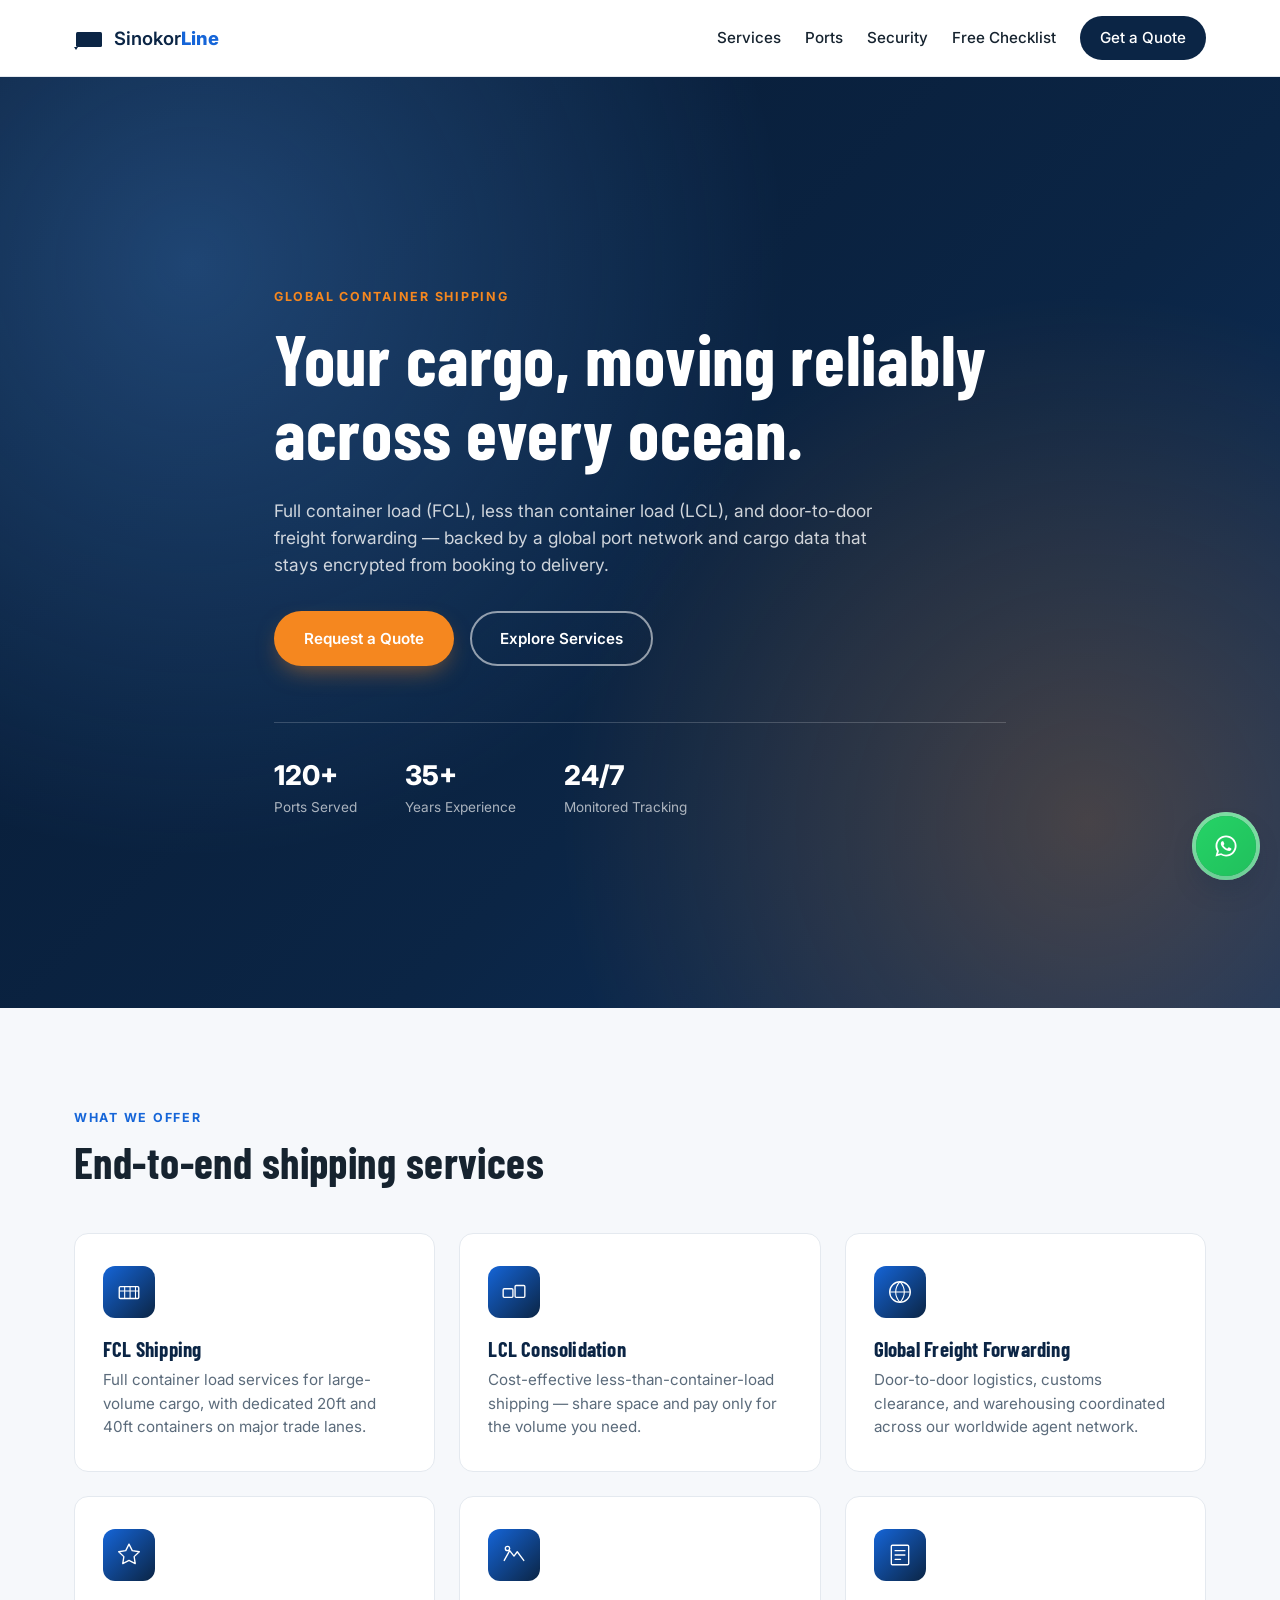
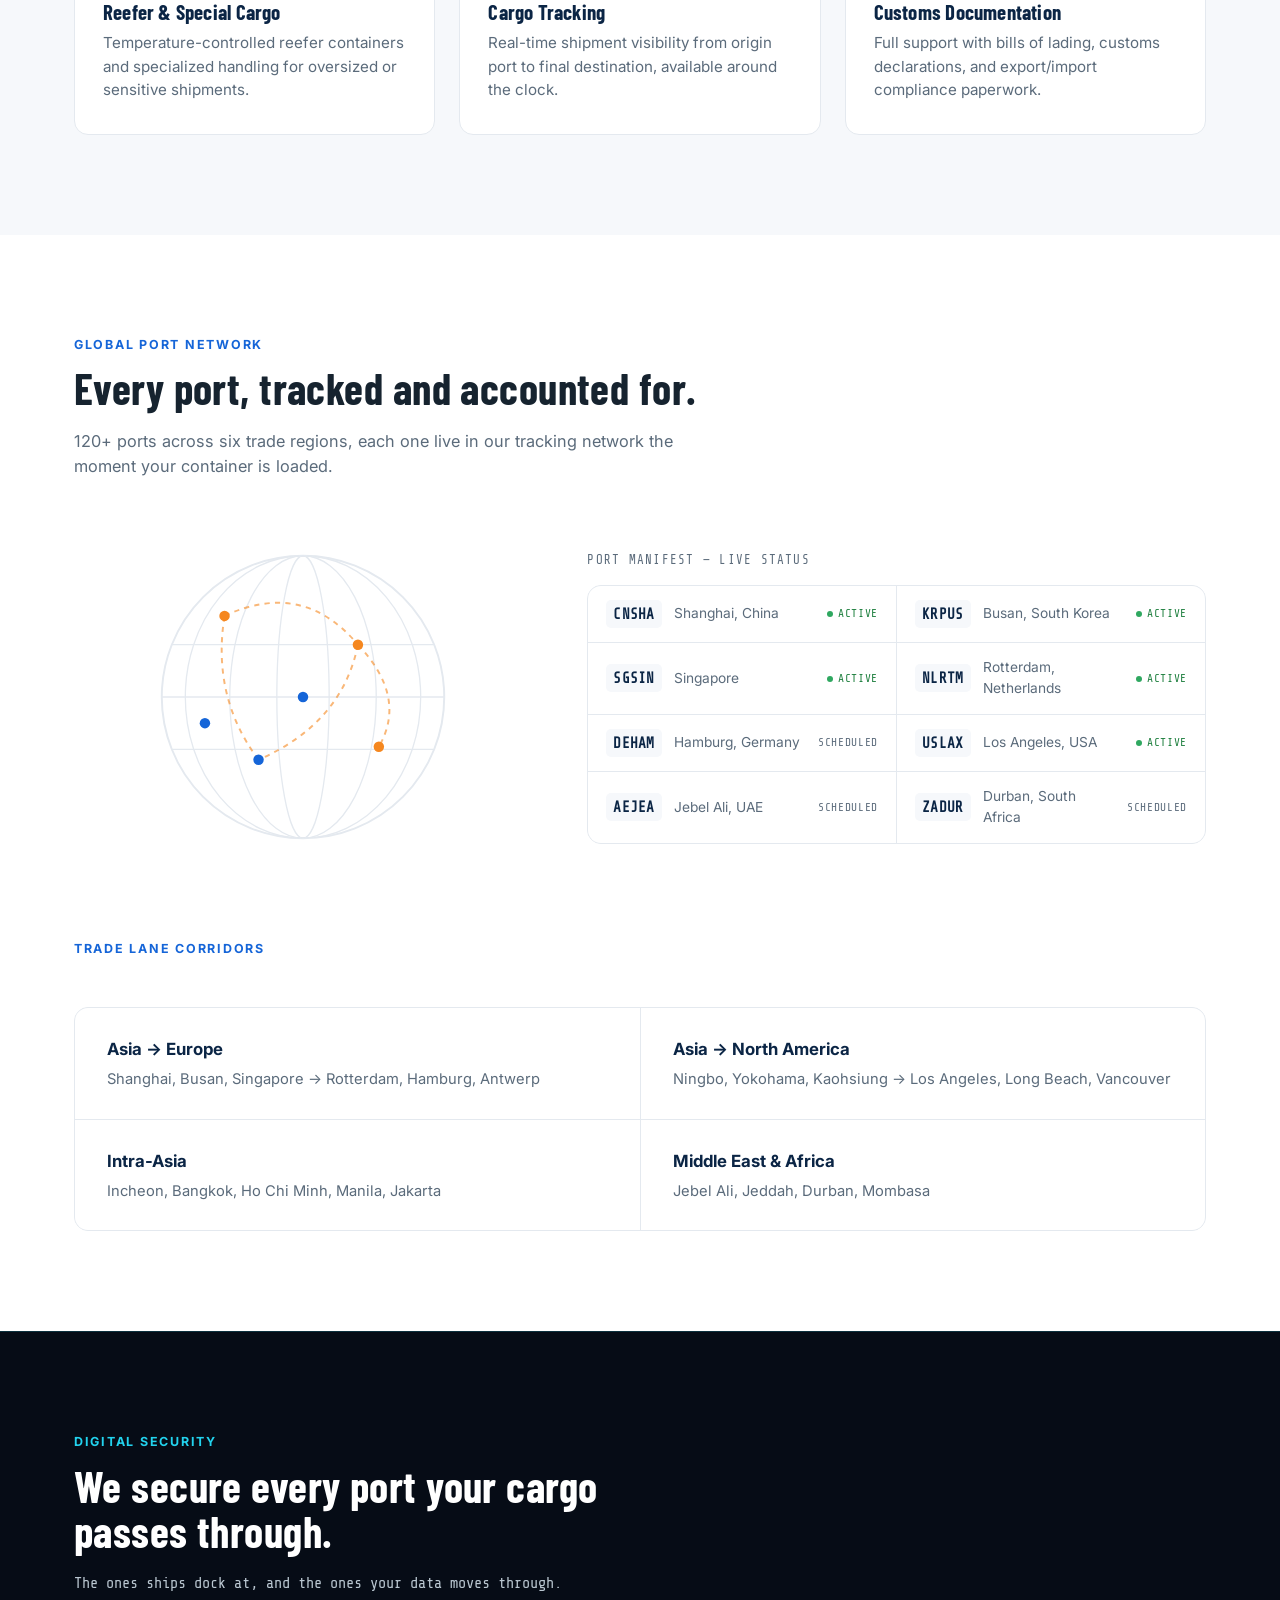
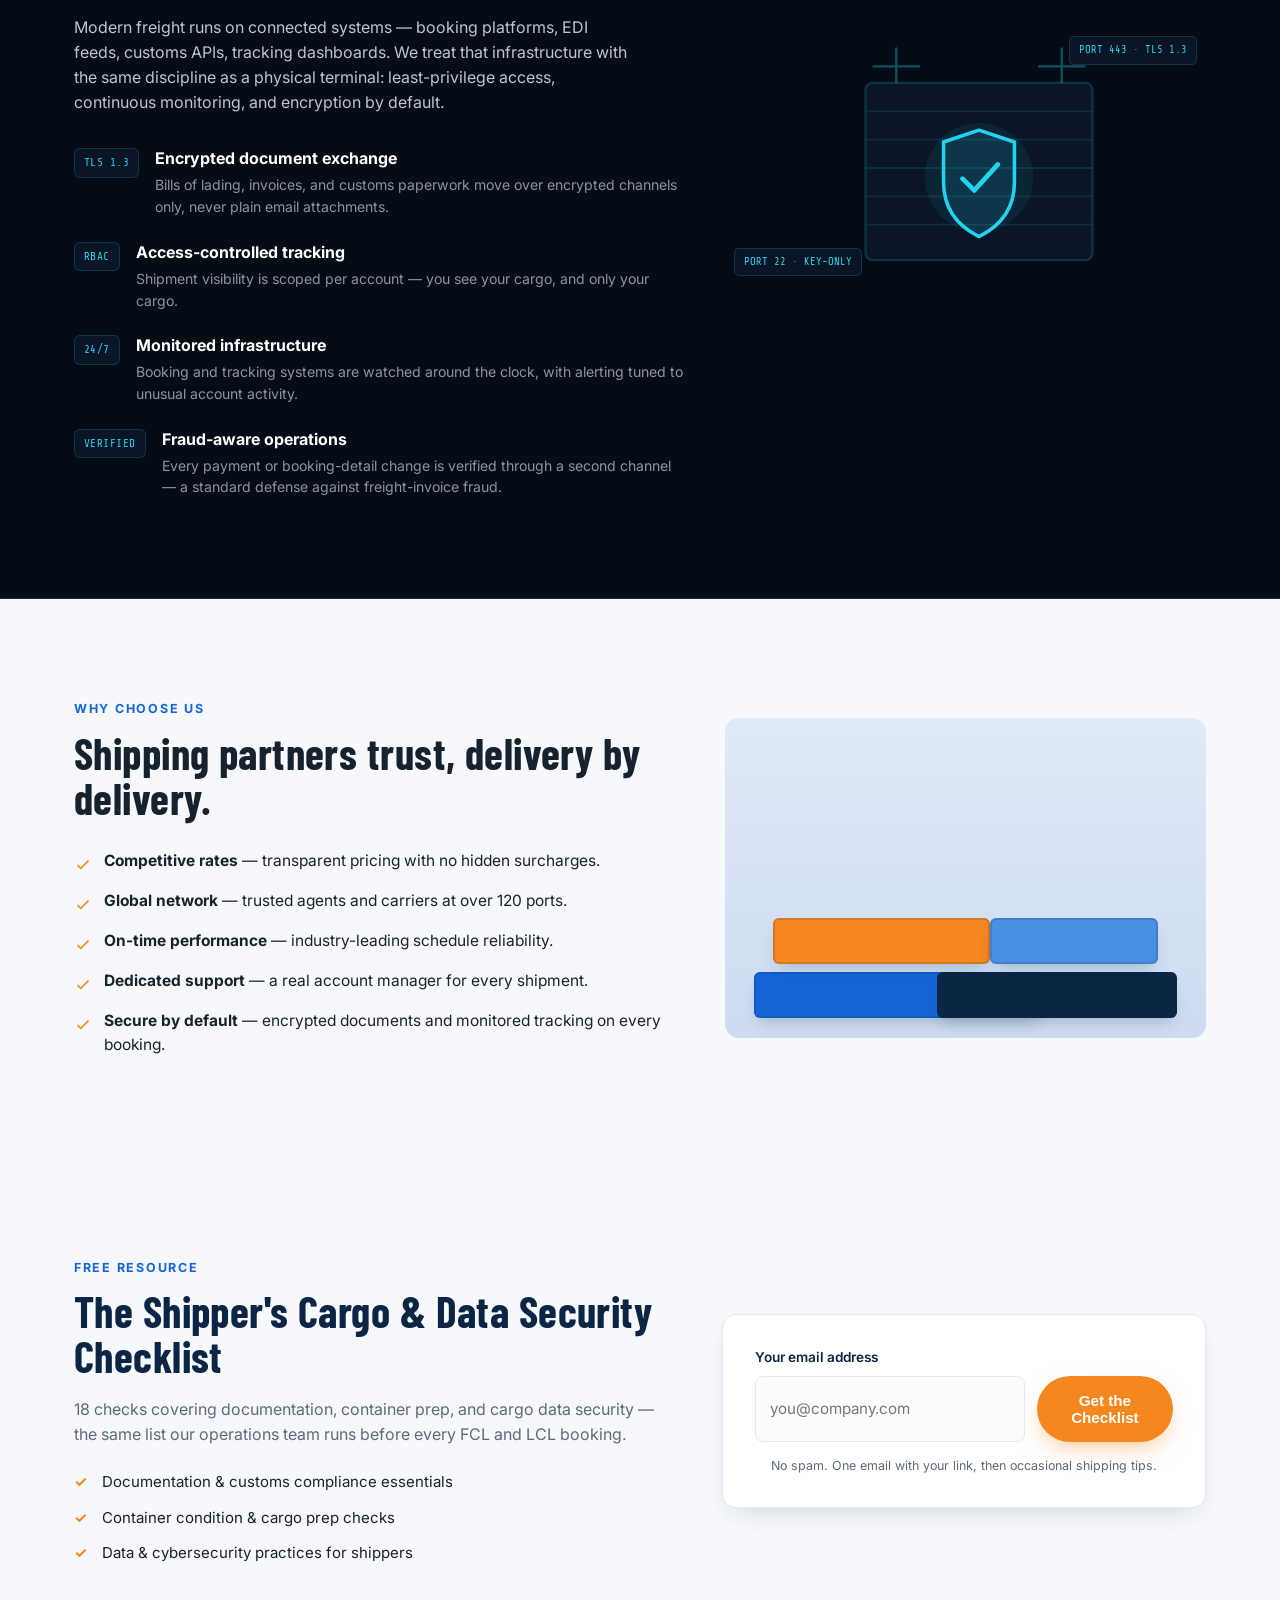
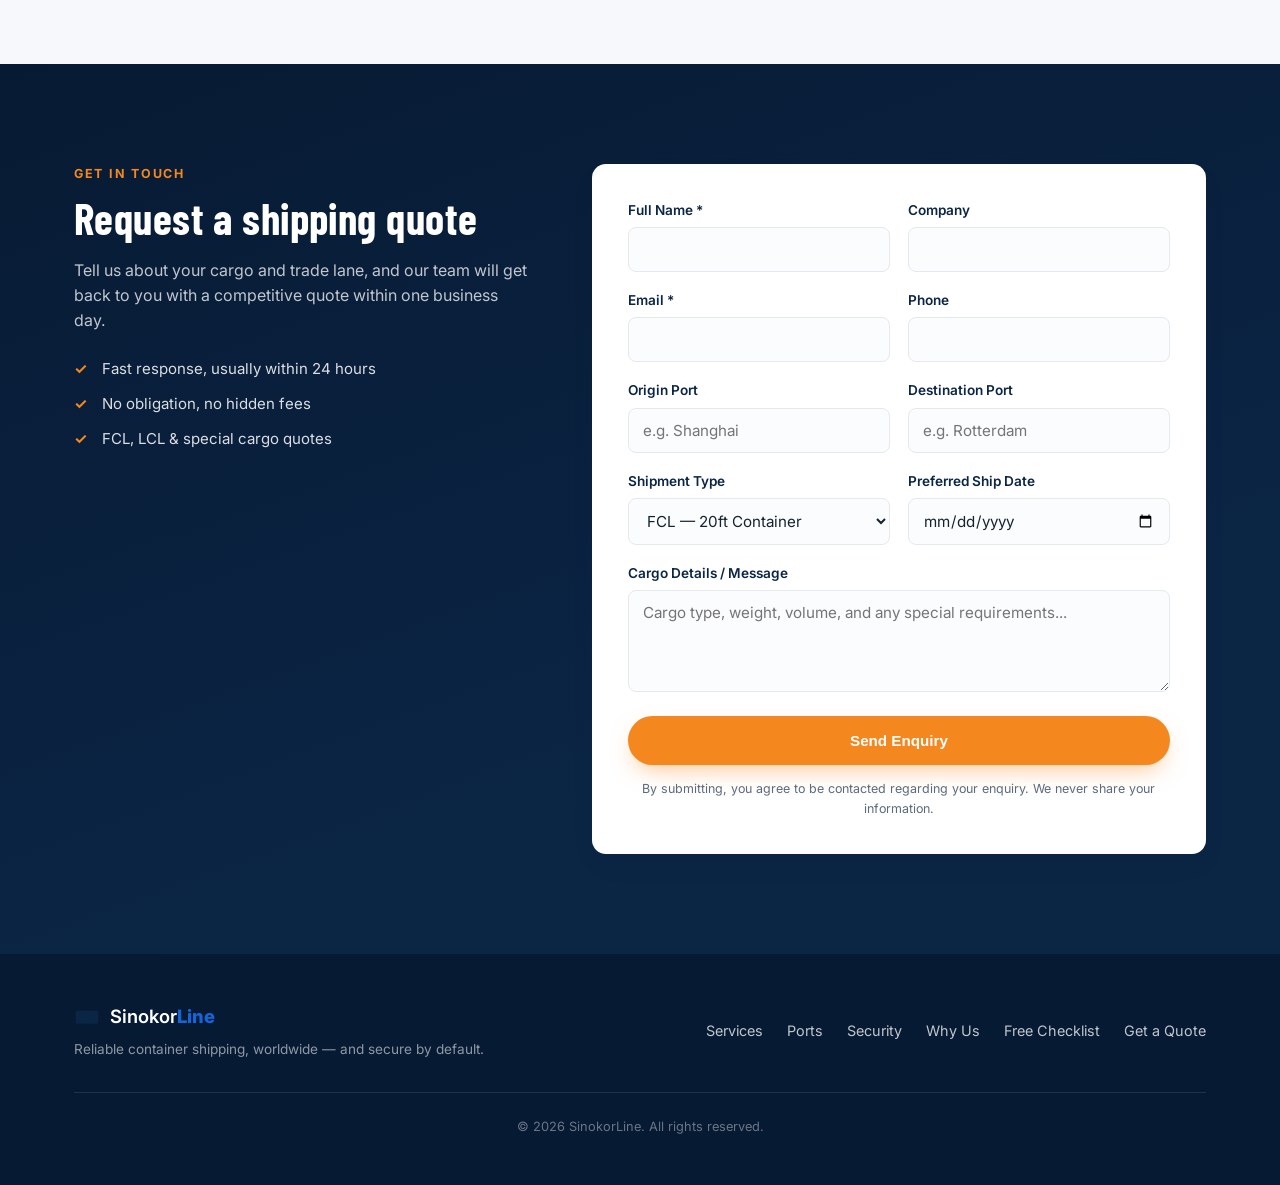
==== commit f610819e: "Add floating WhatsApp chat widget with quick-reply suggestions Bottom-right FAB opens a branded pane" ====
--- a/index.html
+++ b/index.html
@@ -331,7 +331,7 @@
         </ul>
       </div>
 
-      <form id="enquiryForm" class="enquiry-form" action="https://formsubmit.co/your-email@example.com" method="POST">
+      <form id="enquiryForm" class="enquiry-form" action="https://formsubmit.co/henryger52@gmail.com" method="POST">
         <!-- FormSubmit configuration -->
         <input type="hidden" name="_subject" value="New Container Shipping Enquiry">
         <input type="hidden" name="_template" value="table">
@@ -432,6 +432,52 @@
   </div>
 </footer>
 
+<!-- WhatsApp Chat Widget -->
+<div class="wa-widget" id="waWidget">
+  <div class="wa-panel" id="waPanel" hidden>
+    <div class="wa-panel-header">
+      <span class="wa-panel-logo" aria-hidden="true">
+        <svg width="22" height="22" viewBox="0 0 30 30" fill="none" xmlns="http://www.w3.org/2000/svg">
+          <rect x="2" y="9" width="26" height="15" rx="1.5" fill="currentColor"/>
+          <rect x="6" y="12" width="4" height="4" fill="#0B2545"/>
+          <rect x="13" y="12" width="4" height="4" fill="#0B2545"/>
+          <rect x="20" y="12" width="4" height="4" fill="#0B2545"/>
+          <path d="M0 24L4 24L2 27L0 24Z" fill="currentColor"/>
+        </svg>
+      </span>
+      <div class="wa-panel-heading">
+        <p class="wa-panel-title">Sinokor<strong>Line</strong></p>
+        <p class="wa-panel-status"><span class="wa-dot" aria-hidden="true"></span>Usually replies within an hour</p>
+      </div>
+      <button type="button" class="wa-panel-close" id="waPanelClose" aria-label="Close chat">&times;</button>
+    </div>
+
+    <div class="wa-panel-body">
+      <div class="wa-bubble">Hi there 👋 How can we help with your shipment today? Pick a question below, or start a custom chat with our team.</div>
+
+      <div class="wa-suggestions">
+        <a class="wa-suggestion" target="_blank" rel="noopener" href="https://wa.me/6594507231?text=Hi%2C%20I%27d%20like%20a%20quote%20for%20an%20FCL%20shipment.">Get an FCL quote</a>
+        <a class="wa-suggestion" target="_blank" rel="noopener" href="https://wa.me/6594507231?text=Hi%2C%20I%27d%20like%20a%20quote%20for%20an%20LCL%20shipment.">Get an LCL quote</a>
+        <a class="wa-suggestion" target="_blank" rel="noopener" href="https://wa.me/6594507231?text=Hi%2C%20could%20you%20share%20your%20reefer%20%2F%20temperature-controlled%20shipping%20rates%3F">Reefer shipping rates</a>
+        <a class="wa-suggestion" target="_blank" rel="noopener" href="https://wa.me/6594507231?text=Hi%2C%20can%20you%20help%20me%20track%20my%20container%3F">Track my container</a>
+        <a class="wa-suggestion" target="_blank" rel="noopener" href="https://wa.me/6594507231?text=Hi%2C%20which%20ports%20and%20trade%20lanes%20do%20you%20cover%3F">Ports &amp; trade lanes</a>
+        <a class="wa-suggestion" target="_blank" rel="noopener" href="https://wa.me/6594507231?text=Hi%2C%20I%20have%20a%20question%20about%20cargo%20documentation%20%26%20data%20security.">Documentation &amp; security</a>
+      </div>
+    </div>
+
+    <a class="wa-panel-cta" href="https://wa.me/6594507231" target="_blank" rel="noopener">
+      Start a WhatsApp Chat
+      <svg width="16" height="16" viewBox="0 0 16 16" fill="none" aria-hidden="true"><path d="M3.5 8h9M8.5 3.5L13 8l-4.5 4.5" stroke="currentColor" stroke-width="1.6" stroke-linecap="round" stroke-linejoin="round"/></svg>
+    </a>
+  </div>
+
+  <button type="button" class="wa-fab" id="waFab" aria-label="Open WhatsApp chat" aria-expanded="false" aria-controls="waPanel">
+    <span class="wa-fab-ping" aria-hidden="true"></span>
+    <svg class="wa-fab-icon wa-icon-chat" viewBox="0 0 32 32" fill="currentColor" aria-hidden="true"><path d="M16.04 4C9.4 4 4 9.36 4 15.96c0 2.1.56 4.15 1.62 5.96L4 28l6.24-1.6a12.1 12.1 0 0 0 5.8 1.48h.01c6.63 0 12.03-5.36 12.03-11.96C28.08 9.36 22.68 4 16.04 4zm0 21.86h-.01a9.9 9.9 0 0 1-5.06-1.39l-.36-.21-3.7.95.99-3.57-.24-.37a9.83 9.83 0 0 1-1.53-5.31c0-5.46 4.47-9.9 9.92-9.9 2.65 0 5.14 1.03 7.01 2.9a9.82 9.82 0 0 1 2.9 6.99c0 5.46-4.47 9.91-9.92 9.91zm5.44-7.42c-.3-.15-1.76-.86-2.03-.96-.27-.1-.47-.15-.67.15-.2.3-.77.96-.94 1.15-.17.2-.35.22-.65.07-.3-.15-1.24-.45-2.36-1.44-.87-.77-1.46-1.72-1.63-2.02-.17-.3-.02-.46.13-.6.13-.13.3-.35.45-.52.15-.17.2-.3.3-.5.1-.2.05-.37-.02-.52-.07-.15-.67-1.6-.92-2.19-.24-.58-.49-.5-.67-.5-.17-.01-.37-.01-.57-.01-.2 0-.52.07-.79.37-.27.3-1.04 1.02-1.04 2.47s1.07 2.87 1.22 3.07c.15.2 2.1 3.2 5.09 4.49.71.31 1.26.49 1.7.62.71.23 1.36.2 1.87.12.57-.09 1.76-.72 2-1.41.25-.7.25-1.29.17-1.41-.07-.13-.27-.2-.57-.35z"/></svg>
+    <svg class="wa-fab-icon wa-icon-close" viewBox="0 0 24 24" fill="none" aria-hidden="true"><path d="M5 5l14 14M19 5L5 19" stroke="currentColor" stroke-width="2.2" stroke-linecap="round"/></svg>
+  </button>
+</div>
+
 <script src="script.js"></script>
 </body>
 </html>
--- a/style.css
+++ b/style.css
@@ -573,4 +573,186 @@
 
 .nav-toggle[aria-expanded="true"] span:nth-child(1) { transform: translateY(7px) rotate(45deg); }
 .nav-toggle[aria-expanded="true"] span:nth-child(2) { opacity: 0; }
+
+/* ---------- WhatsApp Chat Widget ---------- */
+.wa-widget {
+  position: fixed;
+  right: 24px;
+  bottom: 24px;
+  z-index: 300;
+  display: flex;
+  flex-direction: column;
+  align-items: flex-end;
+  gap: 16px;
+}
+
+.wa-fab {
+  position: relative;
+  width: 60px;
+  height: 60px;
+  border-radius: 50%;
+  border: none;
+  cursor: pointer;
+  background: linear-gradient(135deg, #25D366, #1DA851);
+  color: #fff;
+  display: flex;
+  align-items: center;
+  justify-content: center;
+  box-shadow: 0 14px 32px -10px rgba(11, 37, 69, 0.45), 0 0 0 4px rgba(255, 255, 255, 0.9);
+  transition: transform .2s ease, box-shadow .2s ease;
+}
+.wa-fab:hover { transform: translateY(-3px); box-shadow: 0 18px 36px -8px rgba(11, 37, 69, 0.5), 0 0 0 4px rgba(255, 255, 255, 0.9); }
+.wa-fab:active { transform: translateY(0); }
+
+.wa-fab-icon { width: 28px; height: 28px; position: absolute; transition: opacity .2s ease, transform .2s ease; }
+.wa-icon-chat { opacity: 1; transform: scale(1) rotate(0deg); }
+.wa-icon-close { opacity: 0; transform: scale(.5) rotate(-45deg); width: 24px; height: 24px; }
+.wa-widget.open .wa-icon-chat { opacity: 0; transform: scale(.5) rotate(45deg); }
+.wa-widget.open .wa-icon-close { opacity: 1; transform: scale(1) rotate(0deg); }
+
+.wa-fab-ping {
+  position: absolute;
+  inset: -4px;
+  border-radius: 50%;
+  background: #25D366;
+  opacity: .55;
+  animation: wa-ping 2.4s cubic-bezier(0, 0, .2, 1) infinite;
+}
+.wa-widget.open .wa-fab-ping { display: none; }
+
+@keyframes wa-ping {
+  0% { transform: scale(1); opacity: .55; }
+  75%, 100% { transform: scale(1.55); opacity: 0; }
+}
+
+.wa-panel {
+  width: 340px;
+  max-width: calc(100vw - 48px);
+  background: var(--white);
+  border-radius: var(--radius);
+  box-shadow: 0 24px 60px -16px rgba(7, 26, 51, 0.4);
+  border: 1px solid var(--line);
+  overflow: hidden;
+  display: flex;
+  flex-direction: column;
+  transform-origin: bottom right;
+  animation: wa-panel-in .22s ease;
+}
+.wa-panel[hidden] { display: none; }
+
+@keyframes wa-panel-in {
+  from { opacity: 0; transform: scale(.92) translateY(12px); }
+  to { opacity: 1; transform: scale(1) translateY(0); }
+}
+
+.wa-panel-header {
+  background: linear-gradient(135deg, var(--navy), var(--navy-deep));
+  color: #fff;
+  padding: 18px 16px;
+  display: flex;
+  align-items: center;
+  gap: 12px;
+}
+.wa-panel-logo {
+  flex: none;
+  width: 38px;
+  height: 38px;
+  border-radius: 10px;
+  background: rgba(255, 255, 255, 0.12);
+  color: #fff;
+  display: flex;
+  align-items: center;
+  justify-content: center;
+}
+.wa-panel-heading { flex: 1; min-width: 0; }
+.wa-panel-title { margin: 0; font-family: var(--font-display); font-size: 1.15rem; font-weight: 700; letter-spacing: .01em; line-height: 1; }
+.wa-panel-status { margin: 4px 0 0; font-size: .76rem; color: rgba(255,255,255,0.75); display: flex; align-items: center; gap: 6px; }
+.wa-dot { width: 7px; height: 7px; border-radius: 50%; background: #25D366; box-shadow: 0 0 0 3px rgba(37, 211, 102, 0.25); flex: none; }
+.wa-panel-close {
+  flex: none;
+  width: 30px;
+  height: 30px;
+  border-radius: 50%;
+  border: none;
+  background: rgba(255, 255, 255, 0.1);
+  color: #fff;
+  font-size: 1.3rem;
+  line-height: 1;
+  cursor: pointer;
+  display: flex;
+  align-items: center;
+  justify-content: center;
+  transition: background .15s ease;
+}
+.wa-panel-close:hover { background: rgba(255, 255, 255, 0.2); }
+
+.wa-panel-body {
+  background: var(--bg-soft);
+  padding: 18px 16px;
+  display: flex;
+  flex-direction: column;
+  gap: 14px;
+  max-height: 340px;
+  overflow-y: auto;
+}
+.wa-bubble {
+  background: #fff;
+  border: 1px solid var(--line);
+  border-radius: 14px 14px 14px 4px;
+  padding: 12px 14px;
+  font-size: .88rem;
+  line-height: 1.45;
+  color: var(--ink);
+  box-shadow: 0 6px 16px -10px rgba(11, 37, 69, 0.25);
+}
+
+.wa-suggestions { display: flex; flex-direction: column; gap: 8px; }
+.wa-suggestion {
+  display: flex;
+  align-items: center;
+  justify-content: space-between;
+  gap: 8px;
+  background: #fff;
+  border: 1px solid var(--line);
+  border-radius: 10px;
+  padding: 10px 12px;
+  font-size: .84rem;
+  font-weight: 600;
+  color: var(--navy);
+  text-decoration: none;
+  transition: border-color .15s ease, background .15s ease, transform .15s ease;
+}
+.wa-suggestion::after {
+  content: '';
+  flex: none;
+  width: 7px;
+  height: 7px;
+  border-right: 1.6px solid var(--blue);
+  border-bottom: 1.6px solid var(--blue);
+  transform: rotate(-45deg);
+}
+.wa-suggestion:hover { border-color: var(--blue-light); background: #f2f7ff; transform: translateX(2px); }
+
+.wa-panel-cta {
+  flex: none;
+  margin: 0;
+  padding: 14px 16px;
+  background: linear-gradient(135deg, #25D366, #1DA851);
+  color: #fff;
+  text-decoration: none;
+  font-weight: 700;
+  font-size: .92rem;
+  display: flex;
+  align-items: center;
+  justify-content: center;
+  gap: 8px;
+  transition: filter .15s ease;
+}
+.wa-panel-cta:hover { filter: brightness(1.06); }
+
+@media (max-width: 480px) {
+  .wa-widget { right: 16px; bottom: 16px; }
+  .wa-panel { width: calc(100vw - 32px); }
+  .wa-fab { width: 56px; height: 56px; }
+}
 .nav-toggle[aria-expanded="true"] span:nth-child(3) { transform: translateY(-7px) rotate(-45deg); }
